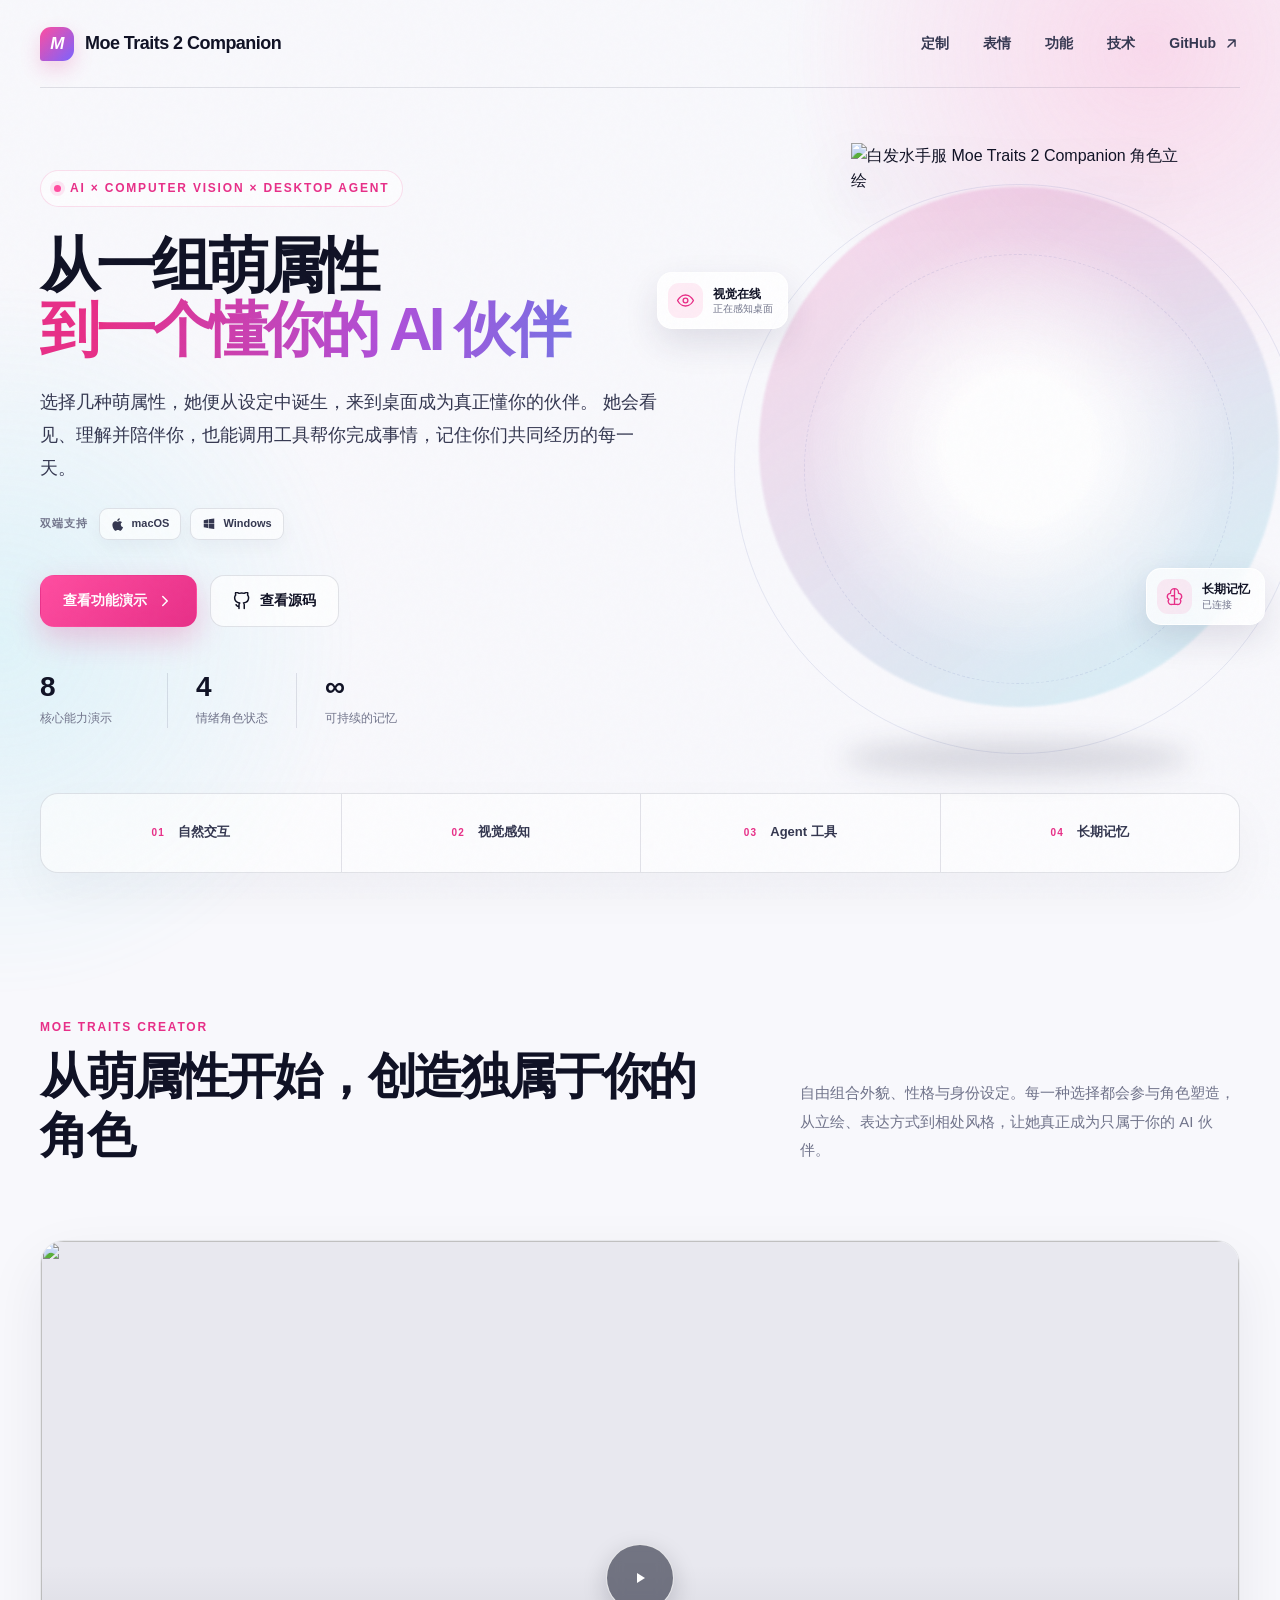
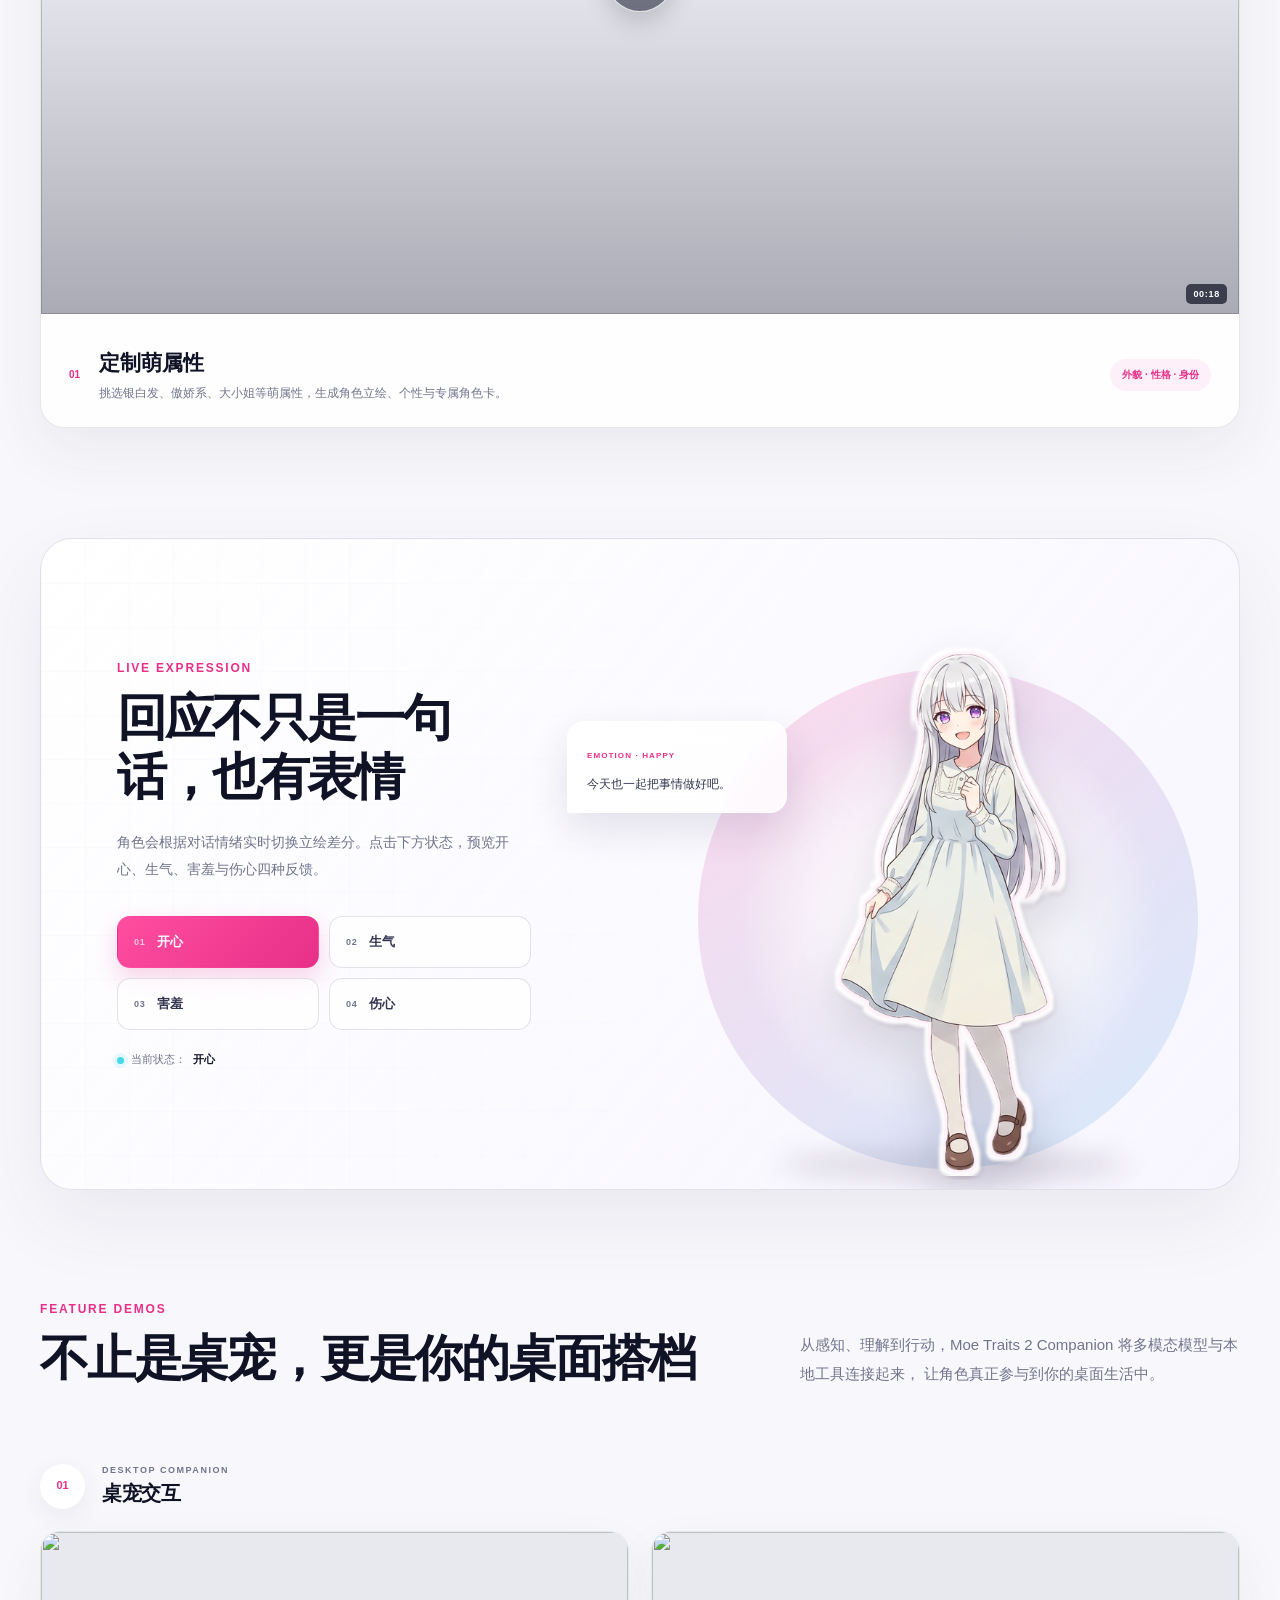
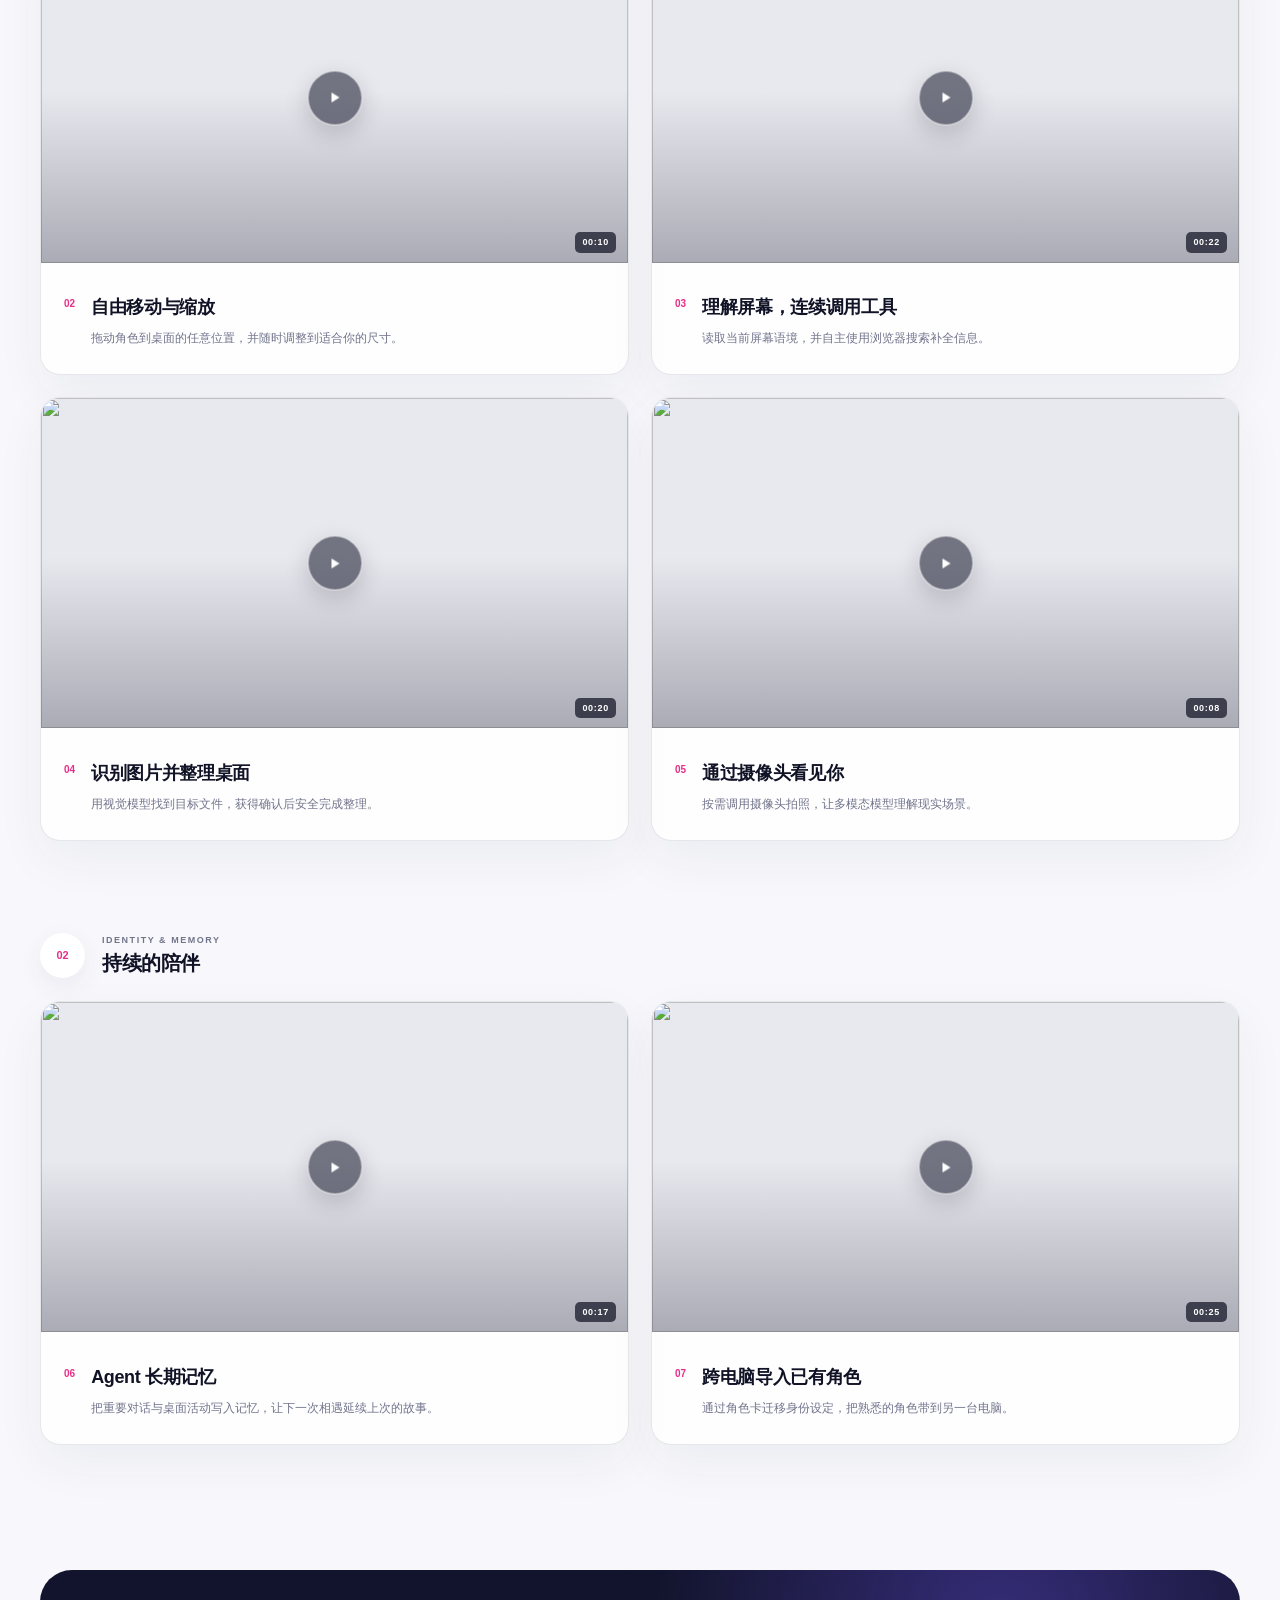
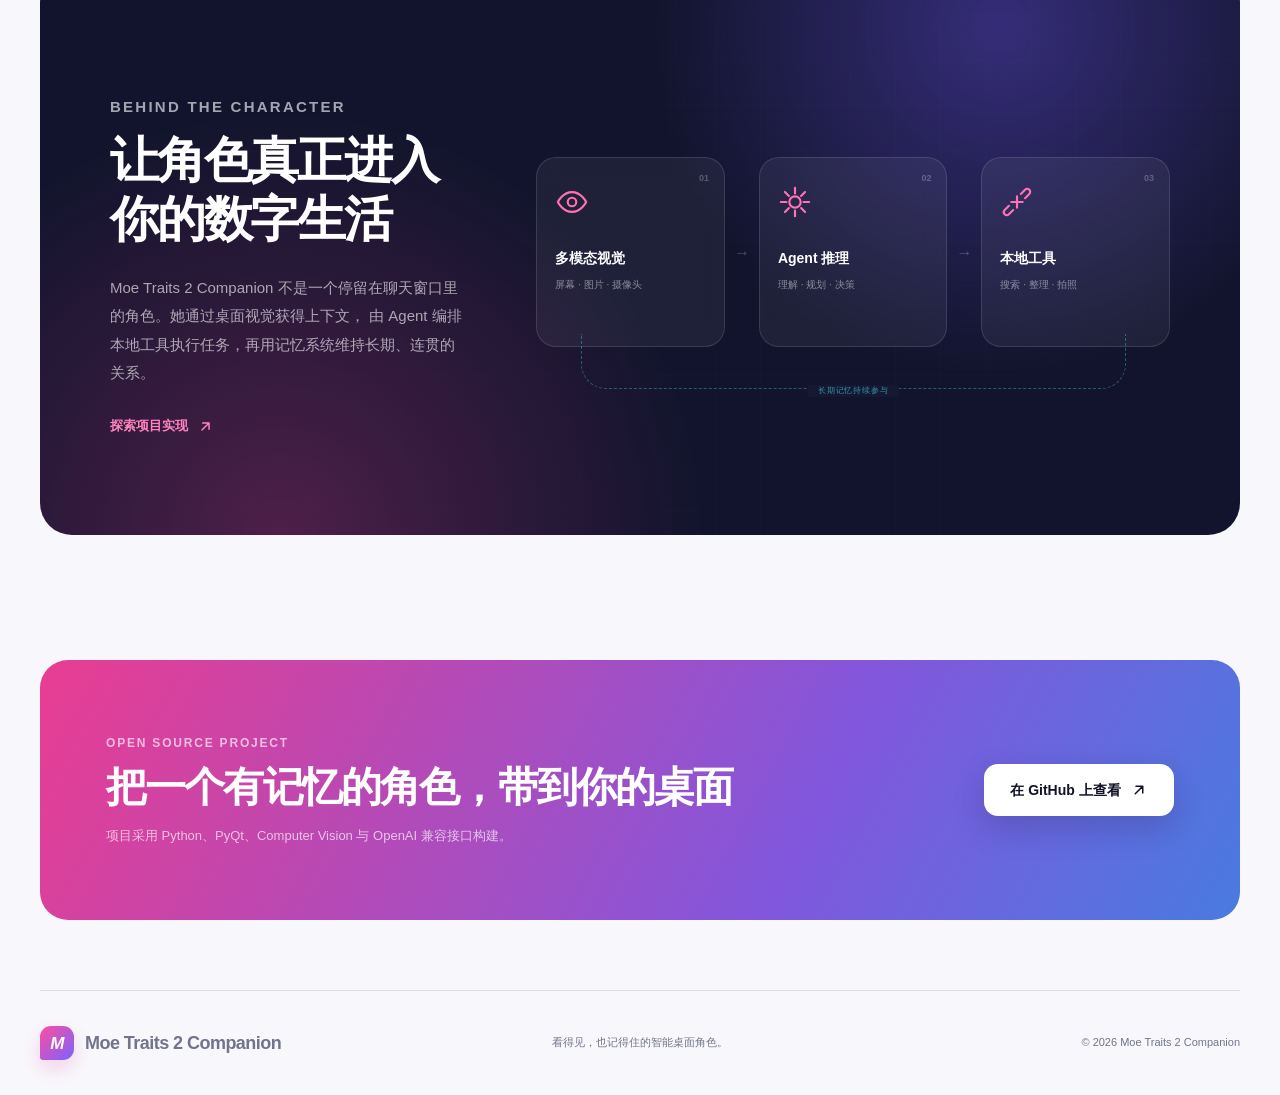
==== docs/index.html @ 0e6d4590 "pref: refine frontend layout" ====
<!doctype html>
<html lang="zh-CN">
  <head>
    <meta charset="UTF-8" />
    <meta name="viewport" content="width=device-width, initial-scale=1.0" />
    <meta
      name="description"
      content="Moe Traits 2 Companion 是一个能够观察桌面、调用工具、保留记忆并持续陪伴你的智能桌面角色。"
    />
    <meta name="theme-color" content="#101225" />
    <title>Moe Traits 2 Companion — 看得见，也记得住的智能桌宠</title>
    <link rel="icon" href="./assets/images/murasame-standee.png" type="image/png" />
    <link rel="stylesheet" href="./styles.css" />
    <script src="./app.js" defer></script>
  </head>
  <body>
    <a class="skip-link" href="#features">跳到功能展示</a>

    <div class="page-glow page-glow--one" aria-hidden="true"></div>
    <div class="page-glow page-glow--two" aria-hidden="true"></div>
    <div class="noise" aria-hidden="true"></div>

    <header class="site-header">
      <a class="brand" href="#" aria-label="Moe Traits 2 Companion 首页">
        <span class="brand-mark" aria-hidden="true">M</span>
        <span>Moe Traits 2 Companion</span>
      </a>
      <nav class="site-nav" aria-label="主导航">
        <a href="#customization">定制</a>
        <a href="#expressions">表情</a>
        <a href="#features">功能</a>
        <a href="#technology">技术</a>
        <a
          class="nav-github"
          href="https://github.com/Haru-LCY/CV-Project-Client"
          target="_blank"
          rel="noreferrer"
        >
          GitHub
          <svg viewBox="0 0 24 24" aria-hidden="true">
            <path d="M7 17 17 7M8 7h9v9" />
          </svg>
        </a>
      </nav>
    </header>

    <main>
      <section class="hero">
        <div class="hero-copy">
          <div class="eyebrow">
            <span class="eyebrow-dot"></span>
            AI × Computer Vision × Desktop Agent
          </div>
          <h1>
            从一组萌属性
            <span>到一个懂你的 AI 伙伴</span>
          </h1>
          <p class="hero-lead">
            选择几种萌属性，她便从设定中诞生，来到桌面成为真正懂你的伙伴。
            她会看见、理解并陪伴你，也能调用工具帮你完成事情，记住你们共同经历的每一天。
          </p>
          <div class="platform-support" aria-label="支持的平台">
            <span class="platform-label">双端支持</span>
            <span class="platform-chip">
              <svg viewBox="0 0 24 24" aria-hidden="true">
                <path d="M16.7 12.9c0-2.5 2.1-3.7 2.2-3.8a4.8 4.8 0 0 0-3.8-2c-1.6-.2-3.1 1-3.9 1s-2-1-3.4-1c-1.8 0-3.5 1.1-4.5 2.7-1.9 3.3-.5 8.3 1.4 11 .9 1.3 2 2.7 3.5 2.6 1.4-.1 2-1 3.7-1s2.2 1 3.7 1c1.5 0 2.5-1.3 3.4-2.6a11.5 11.5 0 0 0 1.6-3.3 4.5 4.5 0 0 1-3.9-4.6ZM14 5.4A4.6 4.6 0 0 0 15.1 2a4.7 4.7 0 0 0-3.1 1.6 4.3 4.3 0 0 0-1.1 3.2A3.9 3.9 0 0 0 14 5.4Z" />
              </svg>
              macOS
            </span>
            <span class="platform-chip">
              <svg viewBox="0 0 24 24" aria-hidden="true">
                <path d="M3 5.4 10.3 4v7H3V5.4Zm8.3-1.6L21 2.4V11h-9.7V3.8ZM3 12h7.3v7L3 17.6V12Zm8.3 0H21v8.6l-9.7-1.4V12Z" />
              </svg>
              Windows
            </span>
          </div>
          <div class="hero-actions">
            <a class="button button--primary" href="#features">
              查看功能演示
              <svg viewBox="0 0 24 24" aria-hidden="true">
                <path d="m9 18 6-6-6-6" />
              </svg>
            </a>
            <a
              class="button button--ghost"
              href="https://github.com/Haru-LCY/CV-Project-Client"
              target="_blank"
              rel="noreferrer"
            >
              <svg viewBox="0 0 24 24" aria-hidden="true">
                <path
                  d="M15 22v-4a4.8 4.8 0 0 0-1-3.5c3.3-.4 6.8-1.6 6.8-7A5.4 5.4 0 0 0 19.4 4 5 5 0 0 0 19.3.5S18.2.1 15 1.8a13.4 13.4 0 0 0-7 0C4.8.1 3.7.5 3.7.5A5 5 0 0 0 3.6 4a5.4 5.4 0 0 0-1.4 3.7c0 5.3 3.5 6.5 6.8 6.9A4.8 4.8 0 0 0 8 18v4M8 19c-3 .9-3-1.5-4-2"
                />
              </svg>
              查看源码
            </a>
          </div>
          <dl class="hero-stats" aria-label="项目能力概览">
            <div>
              <dt>8</dt>
              <dd>核心能力演示</dd>
            </div>
            <div>
              <dt>4</dt>
              <dd>情绪角色状态</dd>
            </div>
            <div>
              <dt>∞</dt>
              <dd>可持续的记忆</dd>
            </div>
          </dl>
        </div>

        <div class="hero-visual" aria-label="Moe Traits 2 Companion 桌面角色">
          <div class="orbit orbit--outer" aria-hidden="true"></div>
          <div class="orbit orbit--inner" aria-hidden="true"></div>
          <div class="status-pill status-pill--vision">
            <span class="status-icon">
              <svg viewBox="0 0 24 24" aria-hidden="true">
                <path d="M2 12s3.5-7 10-7 10 7 10 7-3.5 7-10 7S2 12 2 12Z" />
                <circle cx="12" cy="12" r="3" />
              </svg>
            </span>
            <span><strong>视觉在线</strong><small>正在感知桌面</small></span>
          </div>
          <div class="status-pill status-pill--memory">
            <span class="status-icon">
              <svg viewBox="0 0 24 24" aria-hidden="true">
                <path d="M12 2a5 5 0 0 0-5 5v1a4 4 0 0 0-2 7.5A4 4 0 0 0 9 22h3M12 2a5 5 0 0 1 5 5v1a4 4 0 0 1 2 7.5A4 4 0 0 1 15 22h-3M12 2v20M8 11h4M12 15h4" />
              </svg>
            </span>
            <span><strong>长期记忆</strong><small>已连接</small></span>
          </div>
          <div class="character-halo" aria-hidden="true"></div>
          <img
            class="hero-character"
            src="./assets/images/murasame-standee.png"
            alt="白发水手服 Moe Traits 2 Companion 角色立绘"
            width="399"
            height="781"
          />
          <div class="hero-shadow" aria-hidden="true"></div>
        </div>
      </section>

      <section class="capability-strip" aria-label="核心能力">
        <div><span>01</span>自然交互</div>
        <div><span>02</span>视觉感知</div>
        <div><span>03</span>Agent 工具</div>
        <div><span>04</span>长期记忆</div>
      </section>

      <section class="customization section" id="customization">
        <div class="section-heading">
          <div>
            <p class="section-kicker">MOE TRAITS CREATOR</p>
            <h2>从萌属性开始，创造独属于你的角色</h2>
          </div>
          <p>
            自由组合外貌、性格与身份设定。每一种选择都会参与角色塑造，
            从立绘、表达方式到相处风格，让她真正成为只属于你的 AI 伙伴。
          </p>
        </div>
        <article class="customization-demo">
          <button
            class="video-trigger customization-video"
            type="button"
            data-video="./assets/videos/character-card.mp4"
            data-title="定制萌属性"
            aria-label="播放：定制萌属性"
          >
            <img
              src="./assets/posters/character-card.webp"
              alt=""
              width="1280"
              height="835"
              loading="lazy"
            />
            <span class="play-button" aria-hidden="true">
              <svg viewBox="0 0 24 24"><path d="m9 7 8 5-8 5V7Z" /></svg>
            </span>
            <span class="duration">00:18</span>
          </button>
          <div class="customization-meta">
            <span>01</span>
            <div>
              <h3>定制萌属性</h3>
              <p>挑选银白发、傲娇系、大小姐等萌属性，生成角色立绘、个性与专属角色卡。</p>
            </div>
            <strong>外貌 · 性格 · 身份</strong>
          </div>
        </article>
      </section>

      <section class="expressions section" id="expressions">
        <div class="expression-copy">
          <p class="section-kicker">LIVE EXPRESSION</p>
          <h2>回应不只是一句话，也有表情</h2>
          <p>
            角色会根据对话情绪实时切换立绘差分。点击下方状态，预览开心、生气、害羞与伤心四种反馈。
          </p>
          <div class="expression-tabs" role="tablist" aria-label="选择角色表情">
            <button class="expression-tab is-active" type="button" role="tab" aria-selected="true" data-expression="happy">
              <span>01</span>开心
            </button>
            <button class="expression-tab" type="button" role="tab" aria-selected="false" data-expression="angry">
              <span>02</span>生气
            </button>
            <button class="expression-tab" type="button" role="tab" aria-selected="false" data-expression="shy">
              <span>03</span>害羞
            </button>
            <button class="expression-tab" type="button" role="tab" aria-selected="false" data-expression="sad">
              <span>04</span>伤心
            </button>
          </div>
          <p class="expression-note">
            <span aria-hidden="true"></span>
            当前状态：<strong id="expression-name">开心</strong>
          </p>
        </div>
        <div class="expression-stage" aria-live="polite">
          <div class="expression-glow" aria-hidden="true"></div>
          <div class="expression-message">
            <span>EMOTION · <strong id="expression-code">HAPPY</strong></span>
            <p id="expression-line">今天也一起把事情做好吧。</p>
          </div>
          <img
            id="expression-character"
            src="./assets/images/emotions/happy.png"
            alt="角色开心表情差分"
            width="398"
            height="785"
            loading="lazy"
          />
          <div class="expression-shadow" aria-hidden="true"></div>
        </div>
      </section>

      <section class="features section" id="features">
        <div class="section-heading">
          <div>
            <p class="section-kicker">FEATURE DEMOS</p>
            <h2>不止是桌宠，更是你的桌面搭档</h2>
          </div>
          <p>
            从感知、理解到行动，Moe Traits 2 Companion 将多模态模型与本地工具连接起来，
            让角色真正参与到你的桌面生活中。
          </p>
        </div>

        <div class="feature-group">
          <div class="group-label">
            <span>01</span>
            <div>
              <p>DESKTOP COMPANION</p>
              <h3>桌宠交互</h3>
            </div>
          </div>
          <div class="feature-grid feature-grid--two">
            <article class="feature-card">
              <button
                class="video-trigger"
                type="button"
                data-video="./assets/videos/move-resize.mp4"
                data-title="自由移动与缩放"
                aria-label="播放：自由移动与缩放"
              >
                <img
                  src="./assets/posters/move-resize.webp"
                  alt=""
                  width="1280"
                  height="835"
                  loading="lazy"
                />
                <span class="play-button" aria-hidden="true">
                  <svg viewBox="0 0 24 24"><path d="m9 7 8 5-8 5V7Z" /></svg>
                </span>
                <span class="duration">00:10</span>
              </button>
              <div class="feature-card-copy">
                <span class="card-index">02</span>
                <div>
                  <h4>自由移动与缩放</h4>
                  <p>拖动角色到桌面的任意位置，并随时调整到适合你的尺寸。</p>
                </div>
              </div>
            </article>

            <article class="feature-card">
              <button
                class="video-trigger"
                type="button"
                data-video="./assets/videos/screen-browser-tools.mp4"
                data-title="理解屏幕，连续调用工具"
                aria-label="播放：理解屏幕，连续调用工具"
              >
                <img
                  src="./assets/posters/screen-browser-tools.webp"
                  alt=""
                  width="1280"
                  height="800"
                  loading="lazy"
                />
                <span class="play-button" aria-hidden="true">
                  <svg viewBox="0 0 24 24"><path d="m9 7 8 5-8 5V7Z" /></svg>
                </span>
                <span class="duration">00:22</span>
              </button>
              <div class="feature-card-copy">
                <span class="card-index">03</span>
                <div>
                  <h4>理解屏幕，连续调用工具</h4>
                  <p>读取当前屏幕语境，并自主使用浏览器搜索补全信息。</p>
                </div>
              </div>
            </article>

            <article class="feature-card">
              <button
                class="video-trigger"
                type="button"
                data-video="./assets/videos/desktop-organize.mp4"
                data-title="识别图片并整理桌面"
                aria-label="播放：识别图片并整理桌面"
              >
                <img
                  src="./assets/posters/desktop-organize.webp"
                  alt=""
                  width="1280"
                  height="835"
                  loading="lazy"
                />
                <span class="play-button" aria-hidden="true">
                  <svg viewBox="0 0 24 24"><path d="m9 7 8 5-8 5V7Z" /></svg>
                </span>
                <span class="duration">00:20</span>
              </button>
              <div class="feature-card-copy">
                <span class="card-index">04</span>
                <div>
                  <h4>识别图片并整理桌面</h4>
                  <p>用视觉模型找到目标文件，获得确认后安全完成整理。</p>
                </div>
              </div>
            </article>

            <article class="feature-card">
              <button
                class="video-trigger"
                type="button"
                data-video="./assets/videos/camera-vision.mp4"
                data-title="通过摄像头看见你"
                aria-label="播放：通过摄像头看见你"
              >
                <img
                  src="./assets/posters/camera-vision.webp"
                  alt=""
                  width="1280"
                  height="835"
                  loading="lazy"
                />
                <span class="play-button" aria-hidden="true">
                  <svg viewBox="0 0 24 24"><path d="m9 7 8 5-8 5V7Z" /></svg>
                </span>
                <span class="duration">00:08</span>
              </button>
              <div class="feature-card-copy">
                <span class="card-index">05</span>
                <div>
                  <h4>通过摄像头看见你</h4>
                  <p>按需调用摄像头拍照，让多模态模型理解现实场景。</p>
                </div>
              </div>
            </article>
          </div>
        </div>

        <div class="feature-group">
          <div class="group-label">
            <span>02</span>
            <div>
              <p>IDENTITY &amp; MEMORY</p>
              <h3>持续的陪伴</h3>
            </div>
          </div>
          <div class="feature-grid feature-grid--two">
            <article class="feature-card">
              <button
                class="video-trigger"
                type="button"
                data-video="./assets/videos/agent-memory.mp4"
                data-title="Agent 长期记忆"
                aria-label="播放：Agent 长期记忆"
              >
                <img
                  src="./assets/posters/agent-memory.webp"
                  alt=""
                  width="1280"
                  height="835"
                  loading="lazy"
                />
                <span class="play-button" aria-hidden="true">
                  <svg viewBox="0 0 24 24"><path d="m9 7 8 5-8 5V7Z" /></svg>
                </span>
                <span class="duration">00:17</span>
              </button>
              <div class="feature-card-copy">
                <span class="card-index">06</span>
                <div>
                  <h4>Agent 长期记忆</h4>
                  <p>把重要对话与桌面活动写入记忆，让下一次相遇延续上次的故事。</p>
                </div>
              </div>
            </article>

            <article class="feature-card">
              <button
                class="video-trigger"
                type="button"
                data-video="./assets/videos/import-character.mp4"
                data-title="跨电脑导入已有角色"
                aria-label="播放：跨电脑导入已有角色"
              >
                <img
                  src="./assets/posters/import-character.webp"
                  alt=""
                  width="1280"
                  height="800"
                  loading="lazy"
                />
                <span class="play-button" aria-hidden="true">
                  <svg viewBox="0 0 24 24"><path d="m9 7 8 5-8 5V7Z" /></svg>
                </span>
                <span class="duration">00:25</span>
              </button>
              <div class="feature-card-copy">
                <span class="card-index">07</span>
                <div>
                  <h4>跨电脑导入已有角色</h4>
                  <p>通过角色卡迁移身份设定，把熟悉的角色带到另一台电脑。</p>
                </div>
              </div>
            </article>
          </div>
        </div>
      </section>

      <section class="technology section" id="technology">
        <div class="technology-copy">
          <p class="section-kicker">BEHIND THE CHARACTER</p>
          <h2>让角色真正进入你的数字生活</h2>
          <p>
            Moe Traits 2 Companion 不是一个停留在聊天窗口里的角色。她通过桌面视觉获得上下文，
            由 Agent 编排本地工具执行任务，再用记忆系统维持长期、连贯的关系。
          </p>
          <a
            class="text-link"
            href="https://github.com/Haru-LCY/CV-Project-Client"
            target="_blank"
            rel="noreferrer"
          >
            探索项目实现
            <svg viewBox="0 0 24 24" aria-hidden="true">
              <path d="M7 17 17 7M8 7h9v9" />
            </svg>
          </a>
        </div>
        <div class="technology-map" aria-label="Moe Traits 2 Companion 技术流程">
          <div class="tech-node tech-node--vision">
            <span>01</span>
            <svg viewBox="0 0 24 24" aria-hidden="true">
              <path d="M2 12s3.5-7 10-7 10 7 10 7-3.5 7-10 7S2 12 2 12Z" />
              <circle cx="12" cy="12" r="3" />
            </svg>
            <strong>多模态视觉</strong>
            <small>屏幕 · 图片 · 摄像头</small>
          </div>
          <div class="tech-arrow" aria-hidden="true">→</div>
          <div class="tech-node tech-node--agent">
            <span>02</span>
            <svg viewBox="0 0 24 24" aria-hidden="true">
              <path d="M12 2v4M12 18v4M4.9 4.9l2.8 2.8M16.3 16.3l2.8 2.8M2 12h4M18 12h4M4.9 19.1l2.8-2.8M16.3 7.7l2.8-2.8" />
              <circle cx="12" cy="12" r="4" />
            </svg>
            <strong>Agent 推理</strong>
            <small>理解 · 规划 · 决策</small>
          </div>
          <div class="tech-arrow" aria-hidden="true">→</div>
          <div class="tech-node tech-node--tools">
            <span>03</span>
            <svg viewBox="0 0 24 24" aria-hidden="true">
              <path d="m14.7 6.3 3-3a2.1 2.1 0 0 1 3 3l-3 3M9.3 17.7l-3 3a2.1 2.1 0 0 1-3-3l3-3M8 12h8M12 8v8" />
            </svg>
            <strong>本地工具</strong>
            <small>搜索 · 整理 · 拍照</small>
          </div>
          <div class="memory-loop" aria-hidden="true">
            <span>长期记忆持续参与</span>
          </div>
        </div>
      </section>

      <section class="cta-section section">
        <img src="./assets/images/logo.png" alt="" aria-hidden="true" />
        <div>
          <p class="section-kicker">OPEN SOURCE PROJECT</p>
          <h2>把一个有记忆的角色，带到你的桌面</h2>
          <p>项目采用 Python、PyQt、Computer Vision 与 OpenAI 兼容接口构建。</p>
        </div>
        <a
          class="button button--light"
          href="https://github.com/Haru-LCY/CV-Project-Client"
          target="_blank"
          rel="noreferrer"
        >
          在 GitHub 上查看
          <svg viewBox="0 0 24 24" aria-hidden="true">
            <path d="M7 17 17 7M8 7h9v9" />
          </svg>
        </a>
      </section>
    </main>

    <footer class="site-footer">
      <a class="brand" href="#">
        <span class="brand-mark" aria-hidden="true">M</span>
        <span>Moe Traits 2 Companion</span>
      </a>
      <p>看得见，也记得住的智能桌面角色。</p>
      <p>© <span id="current-year">2026</span> Moe Traits 2 Companion</p>
    </footer>

    <dialog class="video-modal" aria-labelledby="video-modal-title">
      <div class="modal-shell">
        <div class="modal-header">
          <div>
            <span class="live-dot" aria-hidden="true"></span>
            <h2 id="video-modal-title">功能演示</h2>
          </div>
          <button class="modal-close" type="button" aria-label="关闭视频">
            <svg viewBox="0 0 24 24" aria-hidden="true">
              <path d="M18 6 6 18M6 6l12 12" />
            </svg>
          </button>
        </div>
        <video controls playsinline preload="metadata"></video>
      </div>
    </dialog>
  </body>
</html>
---- docs/styles.css ----
@font-face {
  font-family: "Source Han Sans";
  src: url("./assets/fonts/source-han-sans-bold.woff2") format("woff2");
  font-style: normal;
  font-weight: 700 900;
  font-display: swap;
}

:root {
  --ink: #101225;
  --ink-soft: #343750;
  --muted: #71748b;
  --line: rgba(30, 35, 70, 0.12);
  --panel: rgba(255, 255, 255, 0.72);
  --pink: #ff4da0;
  --pink-deep: #e72f88;
  --cyan: #44d7e8;
  --violet: #7a63ff;
  --page: #f8f8fc;
  --heading: "Source Han Sans", "PingFang SC", "Microsoft YaHei", sans-serif;
  --body: Inter, ui-sans-serif, -apple-system, BlinkMacSystemFont, "Segoe UI",
    "PingFang SC", "Microsoft YaHei", sans-serif;
  --container: min(1200px, calc(100vw - 48px));
}

* {
  box-sizing: border-box;
}

html {
  scroll-behavior: smooth;
}

body {
  margin: 0;
  color: var(--ink);
  background: var(--page);
  font-family: var(--body);
  line-height: 1.6;
  overflow-x: hidden;
}

body.modal-open {
  overflow: hidden;
}

button,
a {
  -webkit-tap-highlight-color: transparent;
}

button {
  font: inherit;
}

a {
  color: inherit;
  text-decoration: none;
}

img,
video,
svg {
  display: block;
}

.skip-link {
  position: fixed;
  z-index: 100;
  top: 12px;
  left: 12px;
  padding: 10px 16px;
  border-radius: 10px;
  color: #fff;
  background: var(--ink);
  transform: translateY(-160%);
}

.skip-link:focus {
  transform: translateY(0);
}

.page-glow {
  position: absolute;
  z-index: -2;
  border-radius: 50%;
  filter: blur(2px);
  pointer-events: none;
}

.page-glow--one {
  top: -330px;
  right: -250px;
  width: 760px;
  height: 760px;
  background: radial-gradient(circle, rgba(255, 99, 176, 0.2), transparent 68%);
}

.page-glow--two {
  top: 280px;
  left: -360px;
  width: 720px;
  height: 720px;
  background: radial-gradient(circle, rgba(83, 216, 235, 0.15), transparent 70%);
}

.noise {
  position: fixed;
  z-index: 20;
  inset: 0;
  opacity: 0.035;
  pointer-events: none;
  background-image: url("data:image/svg+xml,%3Csvg viewBox='0 0 180 180' xmlns='http://www.w3.org/2000/svg'%3E%3Cfilter id='n'%3E%3CfeTurbulence type='fractalNoise' baseFrequency='.9' numOctaves='4' stitchTiles='stitch'/%3E%3C/filter%3E%3Crect width='100%25' height='100%25' filter='url(%23n)' opacity='.55'/%3E%3C/svg%3E");
}

.site-header {
  position: relative;
  z-index: 10;
  width: var(--container);
  height: 88px;
  margin: 0 auto;
  display: flex;
  align-items: center;
  justify-content: space-between;
  border-bottom: 1px solid var(--line);
}

.brand {
  display: inline-flex;
  align-items: center;
  gap: 11px;
  font-family: var(--heading);
  font-size: 18px;
  font-weight: 800;
  letter-spacing: -0.03em;
}

.brand-mark {
  display: grid;
  width: 34px;
  height: 34px;
  place-items: center;
  border-radius: 11px 11px 11px 3px;
  color: #fff;
  background: linear-gradient(135deg, var(--pink), var(--violet));
  font-size: 17px;
  font-style: italic;
  box-shadow: 0 8px 20px rgba(230, 47, 136, 0.2);
}

.site-nav {
  display: flex;
  align-items: center;
  gap: 34px;
  color: var(--ink-soft);
  font-size: 14px;
  font-weight: 600;
}

.site-nav a {
  transition: color 180ms ease;
}

.site-nav a:hover {
  color: var(--pink-deep);
}

.nav-github {
  display: inline-flex;
  align-items: center;
  gap: 7px;
}

.nav-github svg,
.text-link svg {
  width: 17px;
  fill: none;
  stroke: currentColor;
  stroke-linecap: round;
  stroke-linejoin: round;
  stroke-width: 2;
}

.hero {
  width: var(--container);
  min-height: 690px;
  margin: 0 auto;
  display: grid;
  grid-template-columns: minmax(0, 1fr) minmax(430px, 0.86fr);
  align-items: center;
}

.hero-copy {
  position: relative;
  z-index: 3;
  min-width: 0;
  padding: 82px 0 65px;
}

.eyebrow,
.section-kicker {
  margin: 0;
  color: var(--pink-deep);
  font-size: 12px;
  font-weight: 800;
  letter-spacing: 0.15em;
  text-transform: uppercase;
}

.eyebrow {
  display: inline-flex;
  align-items: center;
  gap: 9px;
  padding: 8px 13px;
  border: 1px solid rgba(231, 47, 136, 0.15);
  border-radius: 999px;
  background: rgba(255, 255, 255, 0.56);
}

.eyebrow-dot {
  width: 7px;
  height: 7px;
  border-radius: 50%;
  background: var(--pink);
  box-shadow: 0 0 0 4px rgba(255, 77, 160, 0.12);
}

.hero h1 {
  max-width: 690px;
  margin: 27px 0 24px;
  font-family: var(--heading);
  font-size: clamp(42px, 4.7vw, 64px);
  font-weight: 900;
  letter-spacing: -0.065em;
  line-height: 1.06;
}

.hero h1 span {
  display: block;
  color: transparent;
  background: linear-gradient(100deg, var(--pink-deep) 10%, #ae50d9 54%, #5785ea);
  -webkit-background-clip: text;
  background-clip: text;
}

.hero-lead {
  max-width: 620px;
  margin: 0;
  color: var(--ink-soft);
  font-size: 18px;
  line-height: 1.85;
}

.platform-support {
  display: flex;
  flex-wrap: wrap;
  align-items: center;
  gap: 9px;
  margin-top: 22px;
}

.platform-label {
  margin-right: 2px;
  color: var(--muted);
  font-size: 11px;
  font-weight: 750;
  letter-spacing: 0.08em;
}

.platform-chip {
  display: inline-flex;
  min-height: 32px;
  align-items: center;
  gap: 7px;
  padding: 0 11px;
  border: 1px solid var(--line);
  border-radius: 9px;
  color: var(--ink-soft);
  background: rgba(255, 255, 255, 0.65);
  font-size: 11px;
  font-weight: 750;
  box-shadow: 0 7px 18px rgba(25, 28, 60, 0.04);
}

.platform-chip svg {
  width: 14px;
  height: 14px;
  fill: currentColor;
}

.hero-actions {
  display: flex;
  flex-wrap: wrap;
  gap: 13px;
  margin-top: 35px;
}

.button {
  display: inline-flex;
  min-height: 52px;
  align-items: center;
  justify-content: center;
  gap: 9px;
  padding: 0 22px;
  border: 1px solid transparent;
  border-radius: 14px;
  font-size: 14px;
  font-weight: 750;
  transition:
    transform 180ms ease,
    box-shadow 180ms ease,
    border-color 180ms ease;
}

.button:hover {
  transform: translateY(-2px);
}

.button svg {
  width: 18px;
  fill: none;
  stroke: currentColor;
  stroke-linecap: round;
  stroke-linejoin: round;
  stroke-width: 2;
}

.button--primary {
  color: #fff;
  background: linear-gradient(135deg, var(--pink), var(--pink-deep));
  box-shadow: 0 12px 30px rgba(231, 47, 136, 0.25);
}

.button--ghost {
  border-color: var(--line);
  background: rgba(255, 255, 255, 0.7);
}

.button--light {
  min-width: 190px;
  color: var(--ink);
  background: #fff;
  box-shadow: 0 12px 32px rgba(25, 13, 58, 0.18);
}

.hero-stats {
  display: flex;
  gap: 0;
  margin: 46px 0 0;
}

.hero-stats div {
  min-width: 128px;
  padding-right: 28px;
  border-right: 1px solid var(--line);
}

.hero-stats div + div {
  padding-left: 28px;
}

.hero-stats div:last-child {
  border-right: 0;
}

.hero-stats dt {
  font-family: var(--heading);
  font-size: 28px;
  font-weight: 850;
  line-height: 1;
}

.hero-stats dd {
  margin: 8px 0 0;
  color: var(--muted);
  font-size: 12px;
}

.hero-visual {
  position: relative;
  min-width: 0;
  align-self: stretch;
  min-height: 650px;
}

.character-halo {
  position: absolute;
  z-index: -1;
  top: 14%;
  right: -7%;
  width: 520px;
  height: 520px;
  border-radius: 50%;
  background:
    radial-gradient(circle at 50% 50%, rgba(255, 255, 255, 0.9) 0 20%, transparent 58%),
    linear-gradient(145deg, rgba(255, 93, 171, 0.22), rgba(69, 215, 232, 0.2));
  filter: blur(1px);
}

.hero-character {
  position: absolute;
  z-index: 2;
  right: 55px;
  bottom: 0;
  width: 334px;
  height: auto;
  max-height: 650px;
  object-fit: contain;
  object-position: bottom;
  filter: drop-shadow(0 28px 25px rgba(32, 26, 60, 0.18));
}

.hero-shadow {
  position: absolute;
  right: 48px;
  bottom: 17px;
  width: 350px;
  height: 36px;
  border-radius: 50%;
  background: rgba(31, 28, 58, 0.14);
  filter: blur(13px);
}

.orbit {
  position: absolute;
  border: 1px solid rgba(77, 91, 167, 0.12);
  border-radius: 50%;
}

.orbit--outer {
  top: 96px;
  right: -64px;
  width: 570px;
  height: 570px;
}

.orbit--inner {
  top: 166px;
  right: 6px;
  width: 430px;
  height: 430px;
  border-style: dashed;
}

.status-pill {
  position: absolute;
  z-index: 5;
  display: flex;
  align-items: center;
  gap: 10px;
  padding: 10px 14px 10px 10px;
  border: 1px solid rgba(255, 255, 255, 0.9);
  border-radius: 15px;
  background: rgba(255, 255, 255, 0.76);
  box-shadow: 0 14px 35px rgba(39, 32, 75, 0.12);
  backdrop-filter: blur(12px);
}

.status-pill--vision {
  top: 184px;
  left: -28px;
}

.status-pill--memory {
  right: -25px;
  bottom: 168px;
}

.status-icon {
  display: grid;
  width: 35px;
  height: 35px;
  place-items: center;
  border-radius: 11px;
  color: var(--pink-deep);
  background: rgba(255, 77, 160, 0.1);
}

.status-icon svg {
  width: 19px;
  fill: none;
  stroke: currentColor;
  stroke-linecap: round;
  stroke-linejoin: round;
  stroke-width: 1.7;
}

.status-pill strong,
.status-pill small {
  display: block;
  line-height: 1.35;
}

.status-pill strong {
  font-size: 12px;
}

.status-pill small {
  color: var(--muted);
  font-size: 10px;
}

.capability-strip {
  width: var(--container);
  min-height: 80px;
  margin: 0 auto 35px;
  display: grid;
  grid-template-columns: repeat(4, 1fr);
  border: 1px solid var(--line);
  border-radius: 18px;
  background: rgba(255, 255, 255, 0.58);
  box-shadow: 0 20px 50px rgba(26, 28, 58, 0.04);
}

.capability-strip div {
  display: flex;
  align-items: center;
  justify-content: center;
  gap: 13px;
  color: var(--ink-soft);
  font-size: 13px;
  font-weight: 700;
}

.capability-strip div + div {
  border-left: 1px solid var(--line);
}

.capability-strip span {
  color: var(--pink-deep);
  font-size: 10px;
  letter-spacing: 0.12em;
}

.section {
  width: var(--container);
  margin-right: auto;
  margin-left: auto;
}

.customization {
  padding-top: 110px;
}

.customization-demo {
  overflow: hidden;
  border: 1px solid rgba(28, 32, 65, 0.1);
  border-radius: 24px;
  background: rgba(255, 255, 255, 0.76);
  box-shadow: 0 22px 60px rgba(25, 28, 60, 0.07);
}

.customization-video {
  aspect-ratio: 16 / 7.5;
}

.customization-video .play-button {
  width: 68px;
  height: 68px;
}

.customization-meta {
  min-height: 105px;
  padding: 24px 28px;
  display: grid;
  grid-template-columns: auto 1fr auto;
  align-items: center;
  gap: 19px;
}

.customization-meta > span {
  color: var(--pink-deep);
  font-size: 10px;
  font-weight: 850;
}

.customization-meta h3,
.customization-meta p {
  margin: 0;
}

.customization-meta h3 {
  font-family: var(--heading);
  font-size: 21px;
}

.customization-meta p {
  margin-top: 4px;
  color: var(--muted);
  font-size: 12px;
}

.customization-meta > strong {
  padding: 8px 12px;
  border-radius: 999px;
  color: var(--pink-deep);
  background: rgba(255, 77, 160, 0.08);
  font-size: 10px;
  white-space: nowrap;
}

.expressions {
  position: relative;
  min-height: 650px;
  margin-top: 110px;
  display: grid;
  grid-template-columns: minmax(0, 0.85fr) minmax(440px, 1.15fr);
  align-items: center;
  gap: 72px;
  padding: 70px 76px 0;
  overflow: hidden;
  border: 1px solid var(--line);
  border-radius: 32px;
  background:
    linear-gradient(130deg, rgba(255, 255, 255, 0.9), rgba(245, 242, 255, 0.75)),
    var(--panel);
  box-shadow: 0 30px 80px rgba(31, 34, 69, 0.07);
}

.expressions::before {
  position: absolute;
  inset: 0;
  content: "";
  opacity: 0.55;
  pointer-events: none;
  background-image:
    linear-gradient(rgba(48, 50, 88, 0.035) 1px, transparent 1px),
    linear-gradient(90deg, rgba(48, 50, 88, 0.035) 1px, transparent 1px);
  background-size: 44px 44px;
  mask-image: linear-gradient(to right, #000, transparent 78%);
}

.expression-copy,
.expression-stage {
  position: relative;
  z-index: 2;
}

.expression-copy {
  align-self: center;
  padding-bottom: 70px;
}

.expression-copy h2 {
  margin: 11px 0 22px;
  font-family: var(--heading);
  font-size: clamp(34px, 4vw, 50px);
  letter-spacing: -0.05em;
  line-height: 1.18;
}

.expression-copy > p:not(.section-kicker, .expression-note) {
  max-width: 480px;
  margin: 0;
  color: var(--muted);
  font-size: 14px;
  line-height: 1.9;
}

.expression-tabs {
  display: grid;
  grid-template-columns: repeat(2, minmax(0, 1fr));
  gap: 10px;
  margin-top: 34px;
}

.expression-tab {
  min-height: 52px;
  padding: 0 16px;
  display: flex;
  align-items: center;
  gap: 12px;
  border: 1px solid var(--line);
  border-radius: 13px;
  color: var(--ink-soft);
  background: rgba(255, 255, 255, 0.62);
  font-size: 13px;
  font-weight: 750;
  cursor: pointer;
  transition:
    color 180ms ease,
    border-color 180ms ease,
    background 180ms ease,
    transform 180ms ease;
}

.expression-tab:hover {
  transform: translateY(-2px);
  border-color: rgba(231, 47, 136, 0.25);
}

.expression-tab span {
  color: var(--muted);
  font-size: 9px;
  letter-spacing: 0.08em;
}

.expression-tab.is-active {
  border-color: transparent;
  color: #fff;
  background: linear-gradient(135deg, var(--pink), var(--pink-deep));
  box-shadow: 0 10px 25px rgba(231, 47, 136, 0.2);
}

.expression-tab.is-active span {
  color: rgba(255, 255, 255, 0.7);
}

.expression-note {
  display: flex;
  align-items: center;
  gap: 7px;
  margin: 21px 0 0;
  color: var(--muted);
  font-size: 11px;
}

.expression-note > span {
  width: 7px;
  height: 7px;
  border-radius: 50%;
  background: var(--cyan);
  box-shadow: 0 0 0 4px rgba(68, 215, 232, 0.13);
}

.expression-note strong {
  color: var(--ink);
}

.expression-stage {
  height: 580px;
  align-self: end;
}

.expression-glow {
  position: absolute;
  right: -35px;
  bottom: 20px;
  width: 500px;
  height: 500px;
  border-radius: 50%;
  background:
    radial-gradient(circle, rgba(255, 255, 255, 0.95) 0 22%, transparent 60%),
    linear-gradient(145deg, rgba(255, 93, 171, 0.22), rgba(80, 190, 238, 0.2));
}

#expression-character {
  position: absolute;
  z-index: 2;
  right: 55px;
  bottom: 0;
  width: 315px;
  max-height: 570px;
  object-fit: contain;
  object-position: bottom;
  filter: drop-shadow(0 25px 24px rgba(32, 26, 60, 0.16));
  transition:
    opacity 180ms ease,
    transform 180ms ease;
}

#expression-character.is-changing {
  opacity: 0.25;
  transform: translateY(5px);
}

.expression-message {
  position: absolute;
  z-index: 4;
  top: 112px;
  left: -36px;
  width: 220px;
  padding: 18px 19px;
  border: 1px solid rgba(255, 255, 255, 0.9);
  border-radius: 17px 17px 17px 4px;
  background: rgba(255, 255, 255, 0.82);
  box-shadow: 0 16px 40px rgba(39, 32, 75, 0.12);
  backdrop-filter: blur(14px);
}

.expression-message span {
  color: var(--pink-deep);
  font-size: 8px;
  font-weight: 850;
  letter-spacing: 0.14em;
}

.expression-message p {
  margin: 8px 0 0;
  color: var(--ink-soft);
  font-size: 12px;
  line-height: 1.7;
}

.expression-shadow {
  position: absolute;
  right: 35px;
  bottom: 8px;
  width: 350px;
  height: 32px;
  border-radius: 50%;
  background: rgba(31, 28, 58, 0.13);
  filter: blur(13px);
}

.features {
  padding-top: 110px;
  padding-bottom: 125px;
}

.section-heading {
  display: grid;
  grid-template-columns: 1fr minmax(300px, 440px);
  align-items: end;
  gap: 80px;
  margin-bottom: 75px;
}

.section-heading h2,
.technology h2,
.cta-section h2 {
  margin: 10px 0 0;
  font-family: var(--heading);
  font-size: clamp(34px, 4vw, 49px);
  letter-spacing: -0.045em;
  line-height: 1.2;
}

.section-heading > p,
.technology-copy > p {
  margin: 0;
  color: var(--muted);
  font-size: 15px;
  line-height: 1.9;
}

.feature-group + .feature-group {
  margin-top: 92px;
}

.group-label {
  display: flex;
  align-items: center;
  gap: 17px;
  margin-bottom: 22px;
}

.group-label > span {
  display: grid;
  width: 45px;
  height: 45px;
  place-items: center;
  border-radius: 50%;
  color: var(--pink-deep);
  background: #fff;
  font-size: 11px;
  font-weight: 850;
  box-shadow: 0 8px 25px rgba(31, 34, 69, 0.07);
}

.group-label p,
.group-label h3 {
  margin: 0;
}

.group-label p {
  color: var(--muted);
  font-size: 9px;
  font-weight: 800;
  letter-spacing: 0.17em;
}

.group-label h3 {
  font-family: var(--heading);
  font-size: 20px;
  letter-spacing: -0.025em;
}

.feature-grid {
  display: grid;
  gap: 22px;
}

.feature-grid--two {
  grid-template-columns: repeat(2, minmax(0, 1fr));
}

.feature-card {
  overflow: hidden;
  border: 1px solid rgba(28, 32, 65, 0.1);
  border-radius: 20px;
  background: rgba(255, 255, 255, 0.76);
  box-shadow: 0 18px 50px rgba(25, 28, 60, 0.055);
  transition:
    transform 220ms ease,
    box-shadow 220ms ease;
}

.feature-card:hover {
  transform: translateY(-5px);
  box-shadow: 0 25px 60px rgba(25, 28, 60, 0.1);
}

.video-trigger {
  position: relative;
  width: 100%;
  padding: 0;
  overflow: hidden;
  border: 0;
  background: #e8e8ef;
  cursor: pointer;
  aspect-ratio: 16 / 9;
}

.video-trigger::after {
  position: absolute;
  inset: 0;
  content: "";
  background: linear-gradient(to top, rgba(10, 12, 30, 0.28), transparent 52%);
  transition: background 220ms ease;
}

.video-trigger:hover::after {
  background: linear-gradient(to top, rgba(10, 12, 30, 0.37), rgba(255, 77, 160, 0.05));
}

.video-trigger img {
  width: 100%;
  height: 100%;
  object-fit: cover;
  transition: transform 450ms cubic-bezier(0.2, 0.75, 0.3, 1);
}

.video-trigger:hover img {
  transform: scale(1.025);
}

.play-button {
  position: absolute;
  z-index: 2;
  top: 50%;
  left: 50%;
  display: grid;
  width: 55px;
  height: 55px;
  place-items: center;
  border: 1px solid rgba(255, 255, 255, 0.8);
  border-radius: 50%;
  color: #fff;
  background: rgba(18, 20, 41, 0.55);
  box-shadow: 0 8px 24px rgba(10, 12, 30, 0.18);
  backdrop-filter: blur(8px);
  transform: translate(-50%, -50%);
  transition:
    transform 200ms ease,
    background 200ms ease;
}

.video-trigger:hover .play-button {
  background: var(--pink);
  transform: translate(-50%, -50%) scale(1.08);
}

.play-button svg {
  width: 24px;
  fill: currentColor;
}

.duration {
  position: absolute;
  z-index: 2;
  right: 12px;
  bottom: 10px;
  padding: 3px 7px;
  border-radius: 5px;
  color: #fff;
  background: rgba(13, 15, 32, 0.7);
  font-size: 9px;
  font-weight: 750;
  letter-spacing: 0.08em;
}

.feature-card-copy {
  display: flex;
  gap: 16px;
  padding: 23px 23px 25px;
}

.card-index {
  flex: 0 0 auto;
  padding-top: 3px;
  color: var(--pink-deep);
  font-size: 10px;
  font-weight: 850;
}

.feature-card h4 {
  margin: 0 0 6px;
  font-family: var(--heading);
  font-size: 18px;
  letter-spacing: -0.02em;
}

.feature-card p {
  margin: 0;
  color: var(--muted);
  font-size: 12px;
  line-height: 1.75;
}

.technology {
  position: relative;
  display: grid;
  grid-template-columns: 0.72fr 1.28fr;
  gap: 70px;
  align-items: center;
  padding: 98px 70px;
  overflow: hidden;
  border-radius: 32px;
  color: #fff;
  background:
    radial-gradient(circle at 80% 10%, rgba(116, 89, 255, 0.36), transparent 32%),
    radial-gradient(circle at 20% 100%, rgba(255, 65, 157, 0.25), transparent 38%),
    #12142d;
}

.technology::before {
  position: absolute;
  inset: 0;
  content: "";
  opacity: 0.3;
  background-image:
    linear-gradient(rgba(255, 255, 255, 0.03) 1px, transparent 1px),
    linear-gradient(90deg, rgba(255, 255, 255, 0.03) 1px, transparent 1px);
  background-size: 45px 45px;
  mask-image: linear-gradient(to right, transparent, #000 55%);
}

.technology-copy {
  position: relative;
  z-index: 2;
}

.technology-copy > p {
  margin-top: 25px;
  color: rgba(255, 255, 255, 0.62);
}

.text-link {
  display: inline-flex;
  align-items: center;
  gap: 9px;
  margin-top: 28px;
  color: #ff84bd;
  font-size: 13px;
  font-weight: 750;
}

.technology-map {
  position: relative;
  z-index: 2;
  display: grid;
  grid-template-columns: 1fr auto 1fr auto 1fr;
  align-items: center;
}

.tech-node {
  position: relative;
  min-height: 190px;
  padding: 27px 18px;
  border: 1px solid rgba(255, 255, 255, 0.12);
  border-radius: 20px;
  background: rgba(255, 255, 255, 0.06);
  backdrop-filter: blur(12px);
}

.tech-node > span {
  position: absolute;
  top: 13px;
  right: 15px;
  color: rgba(255, 255, 255, 0.26);
  font-size: 9px;
  font-weight: 800;
}

.tech-node svg {
  width: 34px;
  margin-bottom: 28px;
  fill: none;
  stroke: #ff73b5;
  stroke-linecap: round;
  stroke-linejoin: round;
  stroke-width: 1.5;
}

.tech-node strong,
.tech-node small {
  display: block;
}

.tech-node strong {
  margin-bottom: 7px;
  font-size: 14px;
}

.tech-node small {
  color: rgba(255, 255, 255, 0.48);
  font-size: 10px;
}

.tech-arrow {
  padding: 0 9px;
  color: rgba(255, 255, 255, 0.25);
}

.memory-loop {
  position: absolute;
  right: 7%;
  bottom: -42px;
  left: 7%;
  height: 55px;
  border: 1px dashed rgba(68, 215, 232, 0.38);
  border-top: 0;
  border-radius: 0 0 25px 25px;
}

.memory-loop span {
  position: absolute;
  bottom: -9px;
  left: 50%;
  padding: 0 10px;
  color: rgba(68, 215, 232, 0.65);
  background: #151831;
  font-size: 8px;
  letter-spacing: 0.1em;
  transform: translateX(-50%);
}

.cta-section {
  position: relative;
  min-height: 260px;
  margin-top: 125px;
  margin-bottom: 70px;
  display: grid;
  grid-template-columns: 1fr auto;
  align-items: center;
  padding: 55px 66px;
  overflow: hidden;
  border-radius: 28px;
  color: #fff;
  background: linear-gradient(118deg, #e93d91, #8157dc 64%, #497bdf);
}

.cta-section > img {
  position: absolute;
  top: -65%;
  right: 14%;
  width: 420px;
  opacity: 0.08;
  filter: brightness(0) invert(1);
  transform: rotate(-8deg);
}

.cta-section > div,
.cta-section > a {
  position: relative;
  z-index: 2;
}

.cta-section .section-kicker {
  color: rgba(255, 255, 255, 0.65);
}

.cta-section h2 {
  max-width: 700px;
  font-size: clamp(30px, 3.2vw, 43px);
}

.cta-section p:last-child {
  margin: 14px 0 0;
  color: rgba(255, 255, 255, 0.68);
  font-size: 13px;
}

.site-footer {
  width: var(--container);
  min-height: 105px;
  margin: 0 auto;
  display: grid;
  grid-template-columns: 1fr auto 1fr;
  align-items: center;
  border-top: 1px solid var(--line);
  color: var(--muted);
  font-size: 11px;
}

.site-footer > p:last-child {
  text-align: right;
}

.video-modal {
  width: min(1100px, calc(100vw - 40px));
  max-width: none;
  padding: 0;
  overflow: visible;
  border: 0;
  border-radius: 22px;
  color: #fff;
  background: transparent;
}

.video-modal::backdrop {
  background: rgba(9, 10, 23, 0.84);
  backdrop-filter: blur(8px);
}

.modal-shell {
  overflow: hidden;
  border: 1px solid rgba(255, 255, 255, 0.14);
  border-radius: 22px;
  background: #111329;
  box-shadow: 0 35px 100px rgba(0, 0, 0, 0.45);
}

.modal-header {
  min-height: 64px;
  padding: 0 18px 0 22px;
  display: flex;
  align-items: center;
  justify-content: space-between;
}

.modal-header > div {
  display: flex;
  align-items: center;
  gap: 10px;
}

.modal-header h2 {
  margin: 0;
  font-size: 14px;
  font-weight: 700;
}

.live-dot {
  width: 7px;
  height: 7px;
  border-radius: 50%;
  background: var(--pink);
  box-shadow: 0 0 0 5px rgba(255, 77, 160, 0.12);
}

.modal-close {
  display: grid;
  width: 38px;
  height: 38px;
  padding: 0;
  place-items: center;
  border: 1px solid rgba(255, 255, 255, 0.1);
  border-radius: 50%;
  color: rgba(255, 255, 255, 0.75);
  background: rgba(255, 255, 255, 0.05);
  cursor: pointer;
}

.modal-close svg {
  width: 18px;
  fill: none;
  stroke: currentColor;
  stroke-linecap: round;
  stroke-width: 1.8;
}

.video-modal video {
  width: 100%;
  max-height: calc(100vh - 145px);
  background: #05060c;
  aspect-ratio: 16 / 9;
}

:focus-visible {
  outline: 3px solid rgba(255, 77, 160, 0.45);
  outline-offset: 3px;
}

@media (max-width: 1020px) {
  .hero {
    grid-template-columns: 1.05fr 0.95fr;
  }

  .hero-character {
    right: 5px;
  }

  .status-pill--vision {
    left: -20px;
  }

  .status-pill--memory {
    right: -5px;
  }

  .technology {
    grid-template-columns: 1fr;
  }

  .expressions {
    gap: 28px;
    padding-right: 35px;
    padding-left: 50px;
  }

  .expression-message {
    left: -15px;
  }

  .technology-copy {
    max-width: 650px;
  }

  .technology-map {
    margin-bottom: 30px;
  }
}

@media (max-width: 800px) {
  :root {
    --container: min(100% - 32px, 680px);
  }

  .site-header {
    height: 72px;
  }

  .site-nav > a:not(.nav-github) {
    display: none;
  }

  .hero {
    min-height: auto;
    grid-template-columns: 1fr;
  }

  .hero-copy {
    padding: 65px 0 20px;
  }

  .hero h1 {
    font-size: clamp(40px, 10vw, 56px);
  }

  .hero-visual {
    min-height: 570px;
  }

  .hero-character {
    right: 50%;
    max-height: 565px;
    transform: translateX(50%);
  }

  .character-halo {
    top: 10%;
    right: 50%;
    width: 470px;
    height: 470px;
    transform: translateX(50%);
  }

  .orbit--outer {
    right: 50%;
    width: 500px;
    height: 500px;
    transform: translateX(50%);
  }

  .orbit--inner {
    right: 50%;
    width: 380px;
    height: 380px;
    transform: translateX(50%);
  }

  .status-pill--vision {
    top: 180px;
    left: 2%;
  }

  .status-pill--memory {
    right: 1%;
    bottom: 130px;
  }

  .capability-strip {
    grid-template-columns: repeat(2, 1fr);
  }

  .capability-strip div {
    min-height: 65px;
  }

  .capability-strip div:nth-child(3) {
    border-left: 0;
  }

  .capability-strip div:nth-child(n + 3) {
    border-top: 1px solid var(--line);
  }

  .section-heading {
    grid-template-columns: 1fr;
    gap: 22px;
  }

  .expressions {
    min-height: auto;
    grid-template-columns: 1fr;
    gap: 0;
    padding: 65px 45px 0;
  }

  .expression-copy {
    max-width: 590px;
    padding-bottom: 10px;
  }

  .expression-stage {
    width: min(100%, 560px);
    margin: 0 auto;
  }

  .technology {
    padding: 70px 35px 85px;
  }

  .cta-section {
    grid-template-columns: 1fr;
    gap: 28px;
    padding: 48px 38px;
  }

  .cta-section .button {
    justify-self: start;
  }

  .site-footer {
    grid-template-columns: 1fr 1fr;
  }

  .site-footer > p:first-of-type {
    display: none;
  }
}

@media (max-width: 580px) {
  .site-nav {
    gap: 16px;
  }

  .hero-copy {
    padding-top: 48px;
  }

  .eyebrow {
    font-size: 9px;
  }

  .hero h1 {
    margin-top: 22px;
    font-size: 37px;
    letter-spacing: -0.055em;
  }

  .hero-lead {
    font-size: 15px;
  }

  .hero-actions {
    display: grid;
  }

  .hero-actions .button {
    width: 100%;
    max-width: 100%;
  }

  .hero-stats div {
    min-width: 0;
    flex: 1;
    padding-right: 13px;
    overflow: hidden;
  }

  .hero-stats div + div {
    padding-left: 13px;
  }

  .hero-stats dt {
    font-size: 23px;
  }

  .hero-stats dd {
    font-size: 10px;
  }

  .hero-visual {
    min-height: 500px;
  }

  .hero-character {
    width: 285px;
    max-height: 500px;
  }

  .character-halo {
    width: 390px;
    height: 390px;
  }

  .orbit--outer {
    top: 80px;
    width: 410px;
    height: 410px;
  }

  .orbit--inner {
    top: 125px;
    width: 320px;
    height: 320px;
  }

  .status-pill--vision {
    top: 145px;
    left: -4px;
  }

  .status-pill--memory {
    right: -4px;
    bottom: 95px;
  }

  .status-pill {
    padding: 8px 10px 8px 8px;
  }

  .status-pill small {
    display: none;
  }

  .status-icon {
    width: 30px;
    height: 30px;
  }

  .features {
    padding-top: 80px;
    padding-bottom: 90px;
  }

  .expressions {
    margin-top: 80px;
    padding: 46px 20px 0;
    border-radius: 24px;
  }

  .customization {
    padding-top: 80px;
  }

  .customization-video {
    aspect-ratio: 16 / 9;
  }

  .customization-meta {
    grid-template-columns: auto 1fr;
  }

  .customization-meta > strong {
    display: none;
  }

  .expression-copy h2 {
    font-size: 34px;
  }

  .expression-tabs {
    gap: 8px;
  }

  .expression-tab {
    min-height: 47px;
    padding: 0 12px;
  }

  .expression-stage {
    height: 490px;
  }

  .expression-glow {
    right: 50%;
    width: 390px;
    height: 390px;
    transform: translateX(50%);
  }

  #expression-character {
    right: 50%;
    width: 265px;
    max-height: 480px;
    transform: translateX(50%);
  }

  #expression-character.is-changing {
    transform: translateX(50%) translateY(5px);
  }

  .expression-message {
    top: 90px;
    left: 0;
    width: 180px;
    padding: 14px;
  }

  .expression-shadow {
    right: 50%;
    width: 280px;
    transform: translateX(50%);
  }

  .section-heading {
    margin-bottom: 55px;
  }

  .feature-grid--two {
    grid-template-columns: 1fr;
  }

  .feature-group + .feature-group {
    margin-top: 65px;
  }

  .technology {
    padding: 55px 22px 75px;
    border-radius: 24px;
  }

  .technology-map {
    grid-template-columns: 1fr;
    gap: 13px;
  }

  .tech-node {
    min-height: auto;
    padding: 20px;
  }

  .tech-node svg {
    margin-bottom: 14px;
  }

  .tech-arrow,
  .memory-loop {
    display: none;
  }

  .cta-section {
    margin-top: 80px;
    padding: 42px 25px;
    border-radius: 22px;
  }

  .site-footer {
    min-height: 125px;
  }

  .site-footer .brand span:last-child {
    display: none;
  }

  .video-modal {
    width: calc(100vw - 20px);
  }

  .modal-header {
    min-height: 54px;
  }
}

@media (prefers-reduced-motion: no-preference) {
  .hero-character {
    animation: character-float 5s ease-in-out infinite;
  }

  .status-pill--vision {
    animation: pill-float 4.5s ease-in-out infinite;
  }

  .status-pill--memory {
    animation: pill-float 4.5s 1.2s ease-in-out infinite;
  }

  @keyframes character-float {
    0%,
    100% {
      translate: 0 0;
    }
    50% {
      translate: 0 -8px;
    }
  }

  @keyframes pill-float {
    0%,
    100% {
      translate: 0 0;
    }
    50% {
      translate: 0 -5px;
    }
  }
}

@media (prefers-reduced-motion: reduce) {
  html {
    scroll-behavior: auto;
  }

  *,
  *::before,
  *::after {
    scroll-behavior: auto !important;
    transition-duration: 0.01ms !important;
    animation-duration: 0.01ms !important;
    animation-iteration-count: 1 !important;
  }
}
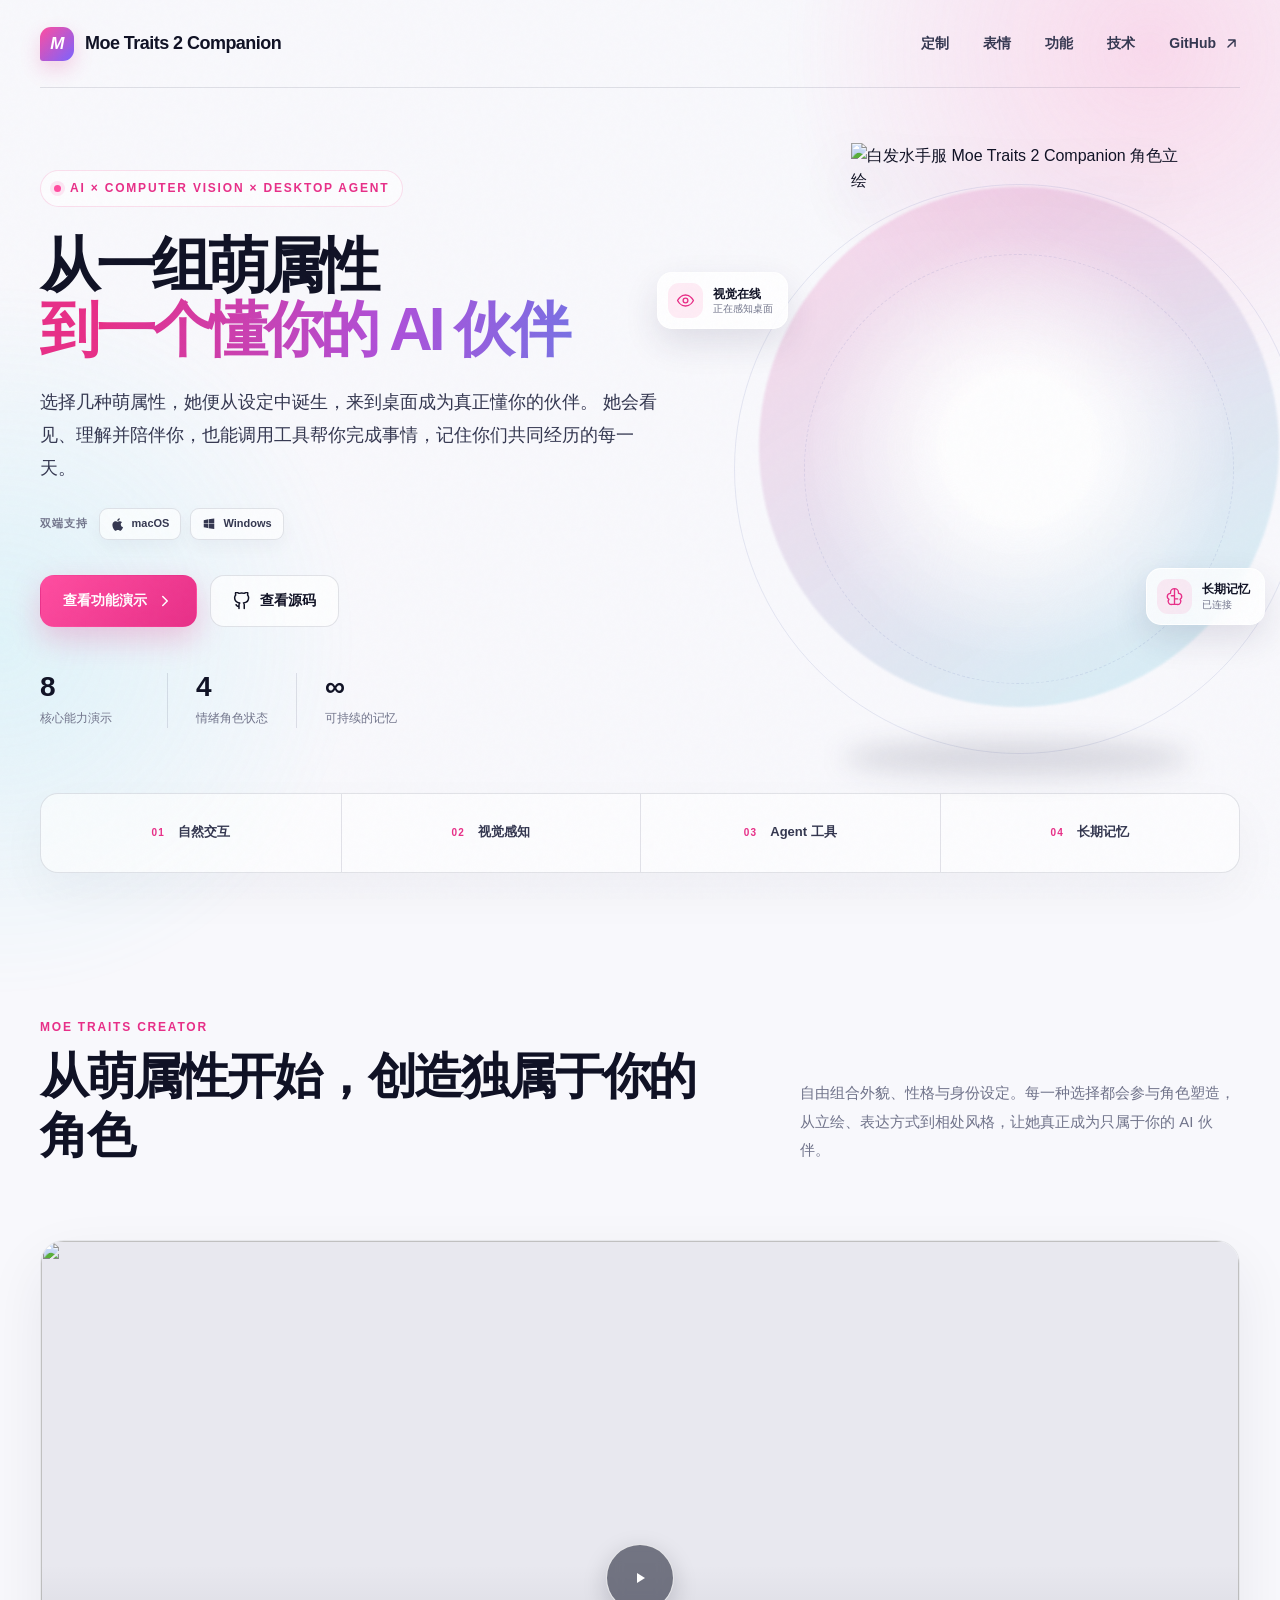
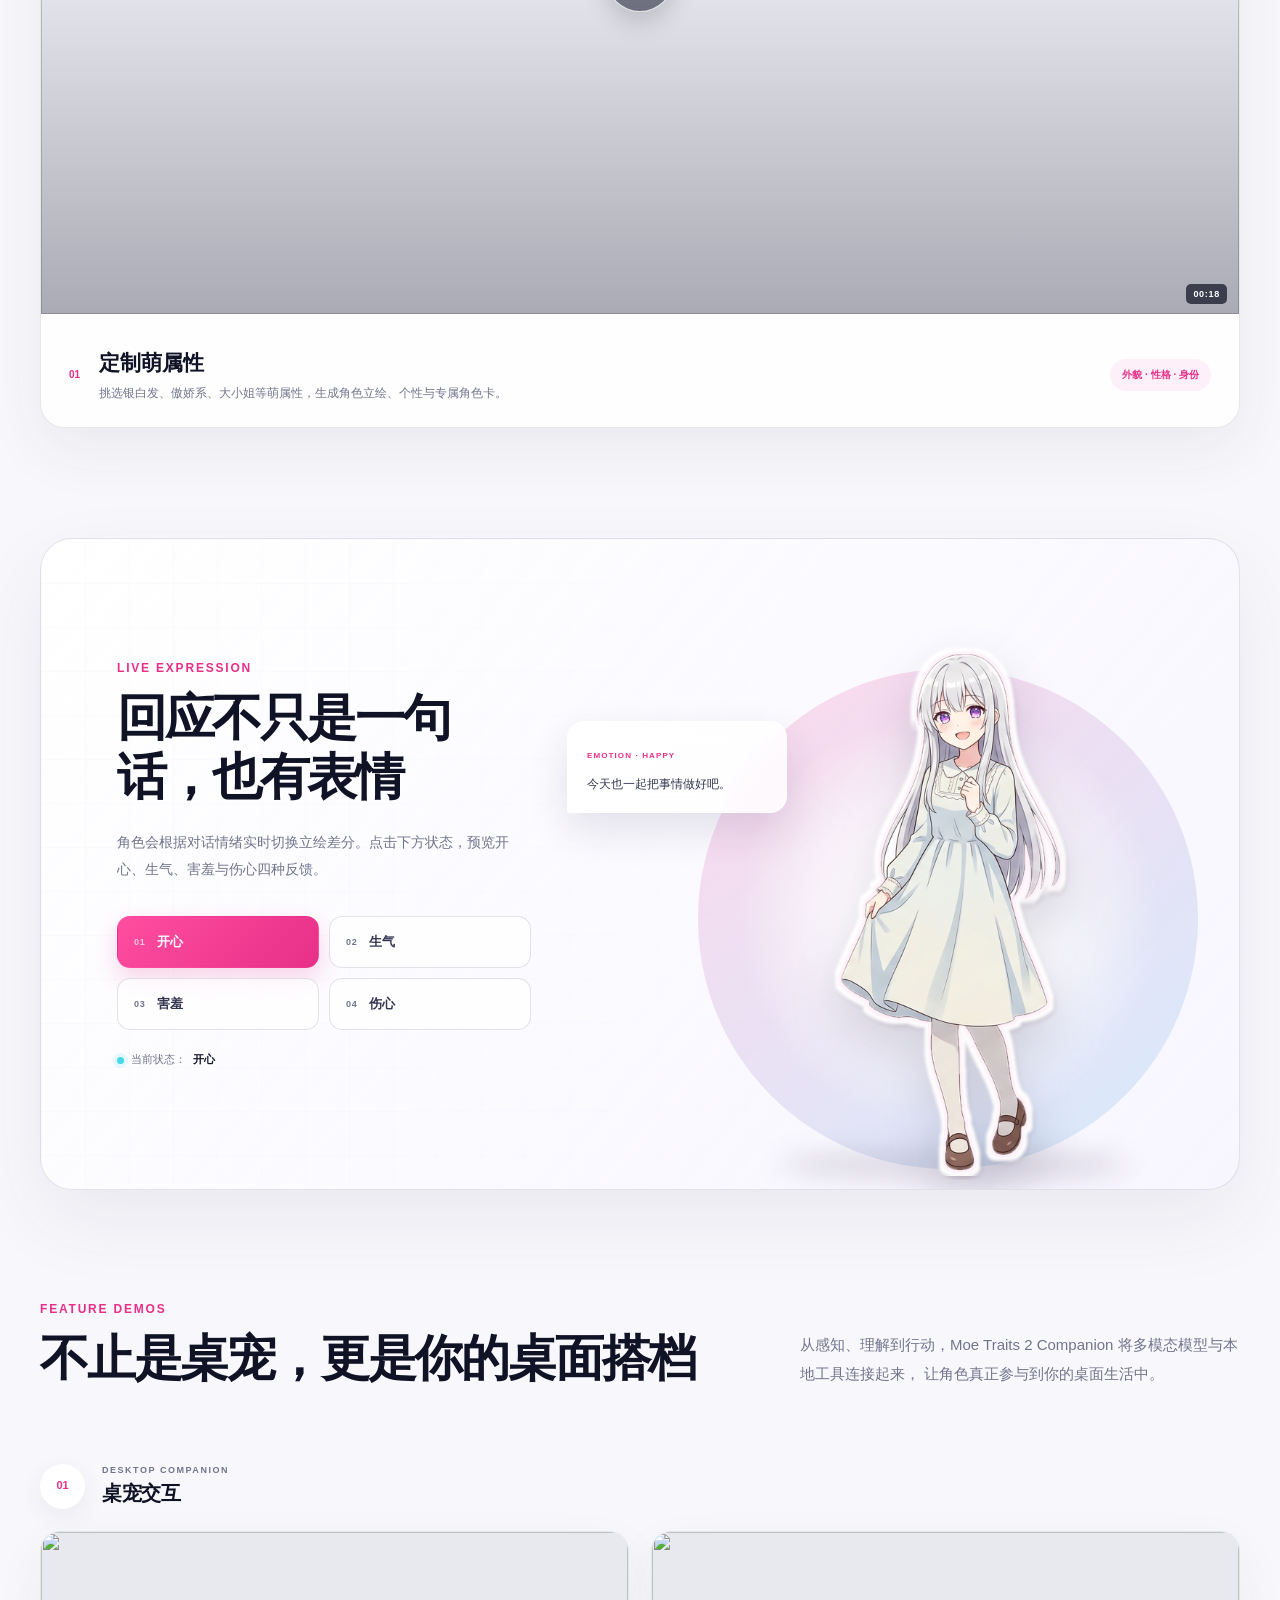
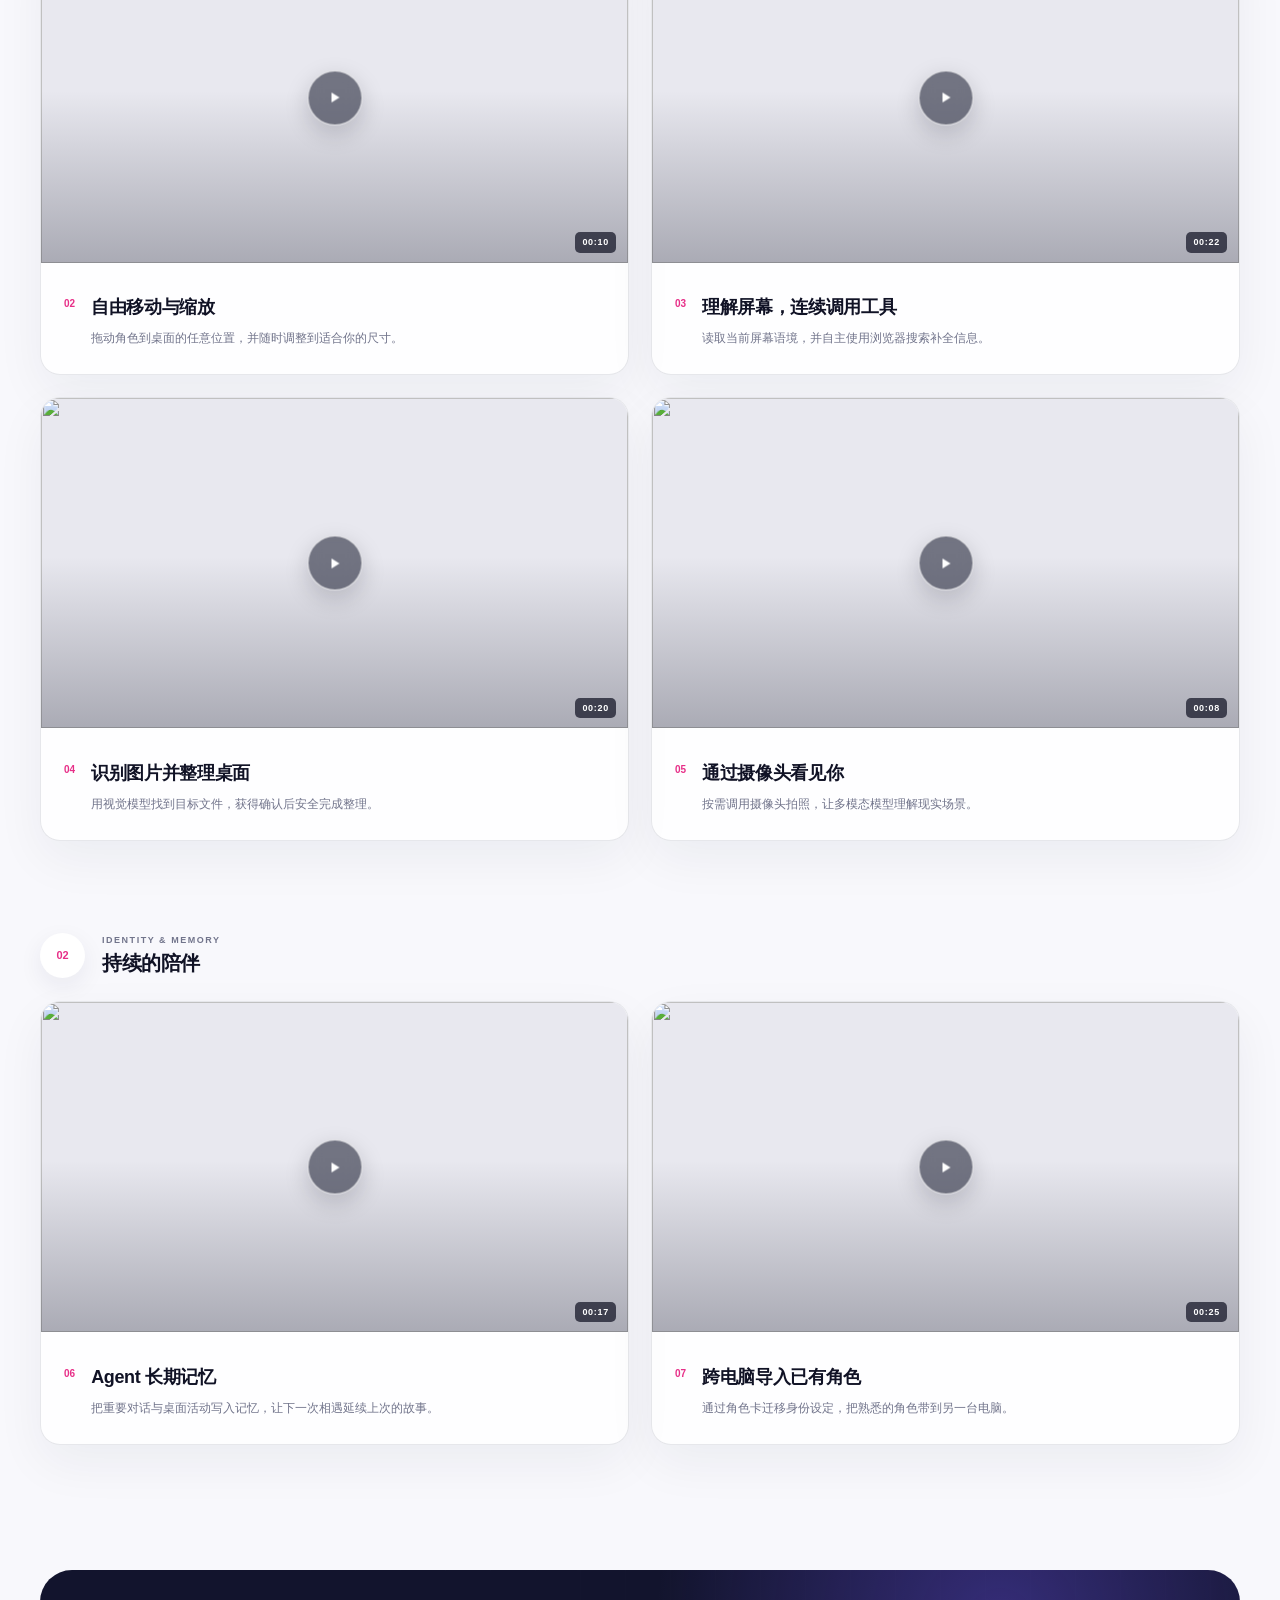
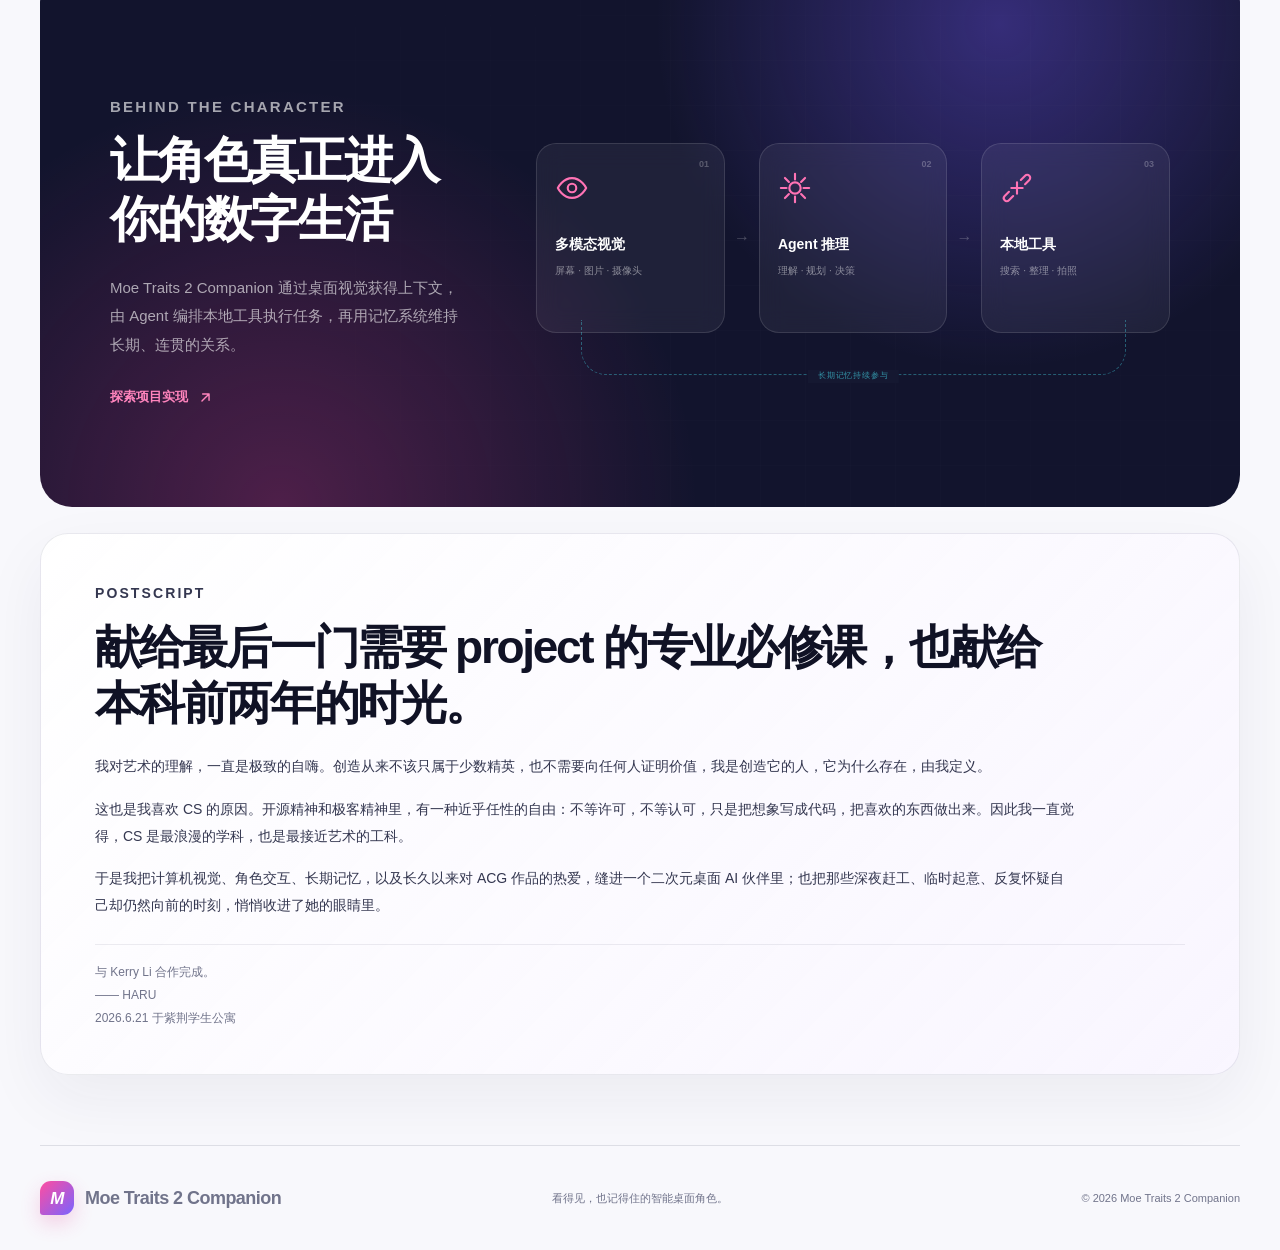
==== commit 81d0d1d7: "feat: update the website" ====
--- a/docs/index.html
+++ b/docs/index.html
@@ -450,7 +450,7 @@
           <p class="section-kicker">BEHIND THE CHARACTER</p>
           <h2>让角色真正进入你的数字生活</h2>
           <p>
-            Moe Traits 2 Companion 不是一个停留在聊天窗口里的角色。她通过桌面视觉获得上下文，
+            Moe Traits 2 Companion 通过桌面视觉获得上下文，
             由 Agent 编排本地工具执行任务，再用记忆系统维持长期、连贯的关系。
           </p>
           <a
@@ -500,25 +500,27 @@
         </div>
       </section>
 
-      <section class="cta-section section">
-        <img src="./assets/images/logo.png" alt="" aria-hidden="true" />
-        <div>
-          <p class="section-kicker">OPEN SOURCE PROJECT</p>
-          <h2>把一个有记忆的角色，带到你的桌面</h2>
-          <p>项目采用 Python、PyQt、Computer Vision 与 OpenAI 兼容接口构建。</p>
-        </div>
-        <a
-          class="button button--light"
-          href="https://github.com/Haru-LCY/CV-Project-Client"
-          target="_blank"
-          rel="noreferrer"
-        >
-          在 GitHub 上查看
-          <svg viewBox="0 0 24 24" aria-hidden="true">
-            <path d="M7 17 17 7M8 7h9v9" />
-          </svg>
-        </a>
-      </section>
+
+        <section class="postscript section" aria-label="后记">
+          <div class="postscript-card">
+            <p class="section-kicker">POSTSCRIPT</p>
+            <h2>献给最后一门需要 project 的专业必修课，也献给本科前两年的时光。</h2>
+            <p>
+              我对艺术的理解，一直是极致的自嗨。创造从来不该只属于少数精英，也不需要向任何人证明价值，我是创造它的人，它为什么存在，由我定义。
+            </p>
+            <p>
+              这也是我喜欢 CS 的原因。开源精神和极客精神里，有一种近乎任性的自由：不等许可，不等认可，只是把想象写成代码，把喜欢的东西做出来。因此我一直觉得，CS 是最浪漫的学科，也是最接近艺术的工科。
+            </p>
+            <p>
+              于是我把计算机视觉、角色交互、长期记忆，以及长久以来对 ACG 作品的热爱，缝进一个二次元桌面 AI 伙伴里；也把那些深夜赶工、临时起意、反复怀疑自己却仍然向前的时刻，悄悄收进了她的眼睛里。
+            </p>
+            <div class="postscript-meta">
+              <p>与 Kerry Li 合作完成。</p>
+              <p>—— HARU</p>
+              <p>2026.6.21 于紫荆学生公寓</p>
+            </div>
+          </div>
+        </section>
     </main>
 
     <footer class="site-footer">
--- a/docs/styles.css
+++ b/docs/styles.css
@@ -1182,6 +1182,58 @@
   font-size: 13px;
 }
 
+.postscript {
+  margin-top: 26px;
+  margin-bottom: 70px;
+}
+
+.postscript-card {
+  padding: 46px 54px;
+  border: 1px solid rgba(28, 32, 65, 0.09);
+  border-radius: 28px;
+  background:
+    linear-gradient(135deg, rgba(255, 255, 255, 0.9), rgba(247, 243, 255, 0.78)),
+    var(--panel);
+  box-shadow: 0 24px 64px rgba(31, 34, 69, 0.06);
+}
+
+.postscript-card h2 {
+  max-width: 980px;
+  margin: 12px 0 22px;
+  font-family: var(--heading);
+  font-size: clamp(30px, 3.6vw, 46px);
+  letter-spacing: -0.05em;
+  line-height: 1.22;
+}
+
+.postscript-card > p {
+  max-width: 980px;
+  margin: 0;
+  color: var(--ink-soft);
+  font-size: 14px;
+  line-height: 1.95;
+}
+
+.postscript-card > p + p {
+  margin-top: 15px;
+}
+
+.postscript-meta {
+  margin-top: 24px;
+  padding-top: 18px;
+  border-top: 1px solid rgba(28, 32, 65, 0.08);
+  color: var(--muted);
+  font-size: 12px;
+}
+
+.postscript-meta p {
+  margin: 0;
+}
+
+.postscript-meta p + p {
+  margin-top: 4px;
+}
+
 .site-footer {
   width: var(--container);
   min-height: 105px;
@@ -1443,6 +1495,10 @@
     justify-self: start;
   }
 
+  .postscript-card {
+    padding: 40px 36px;
+  }
+
   .site-footer {
     grid-template-columns: 1fr 1fr;
   }
@@ -1675,6 +1731,21 @@
 
   .site-footer .brand span:last-child {
     display: none;
+  }
+
+  .postscript {
+    margin-top: 18px;
+    margin-bottom: 56px;
+  }
+
+  .postscript-card {
+    padding: 34px 24px;
+    border-radius: 22px;
+  }
+
+  .postscript-card h2 {
+    margin-bottom: 18px;
+    font-size: clamp(26px, 8vw, 34px);
   }
 
   .video-modal {
